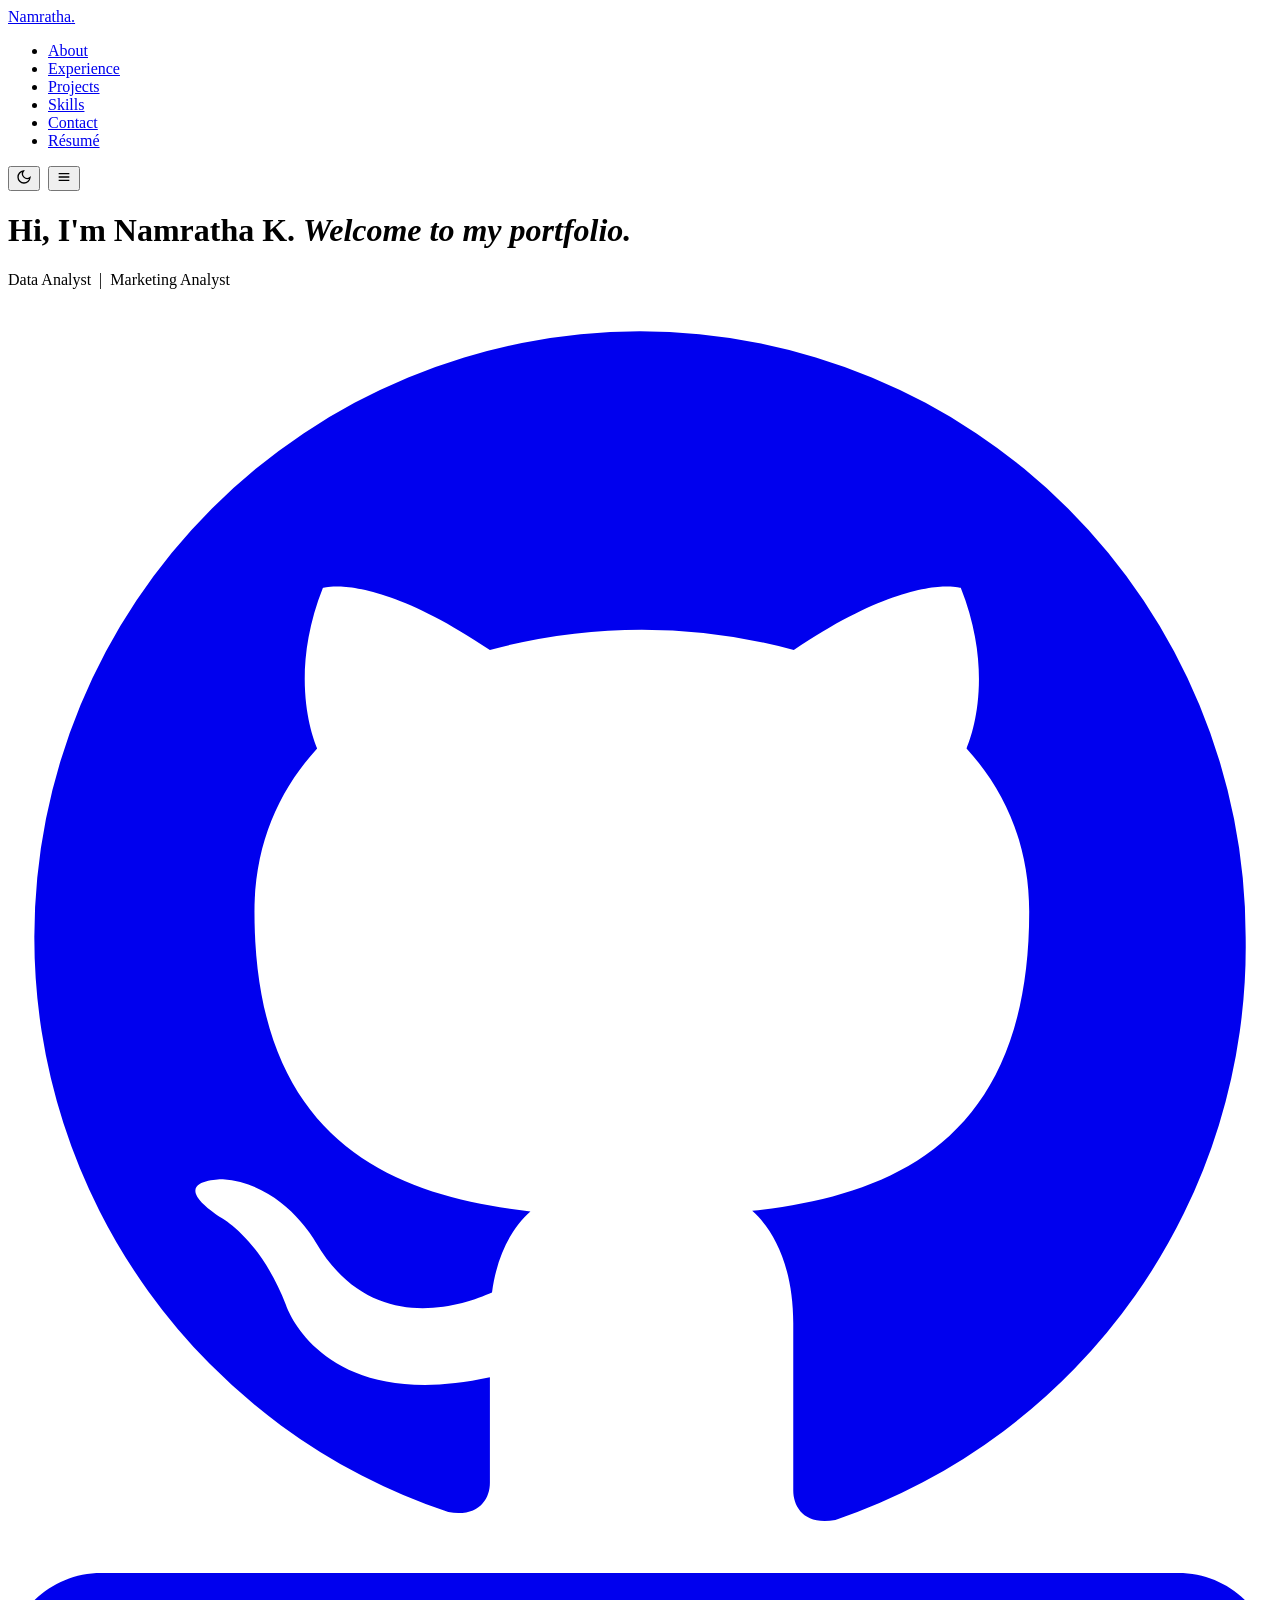
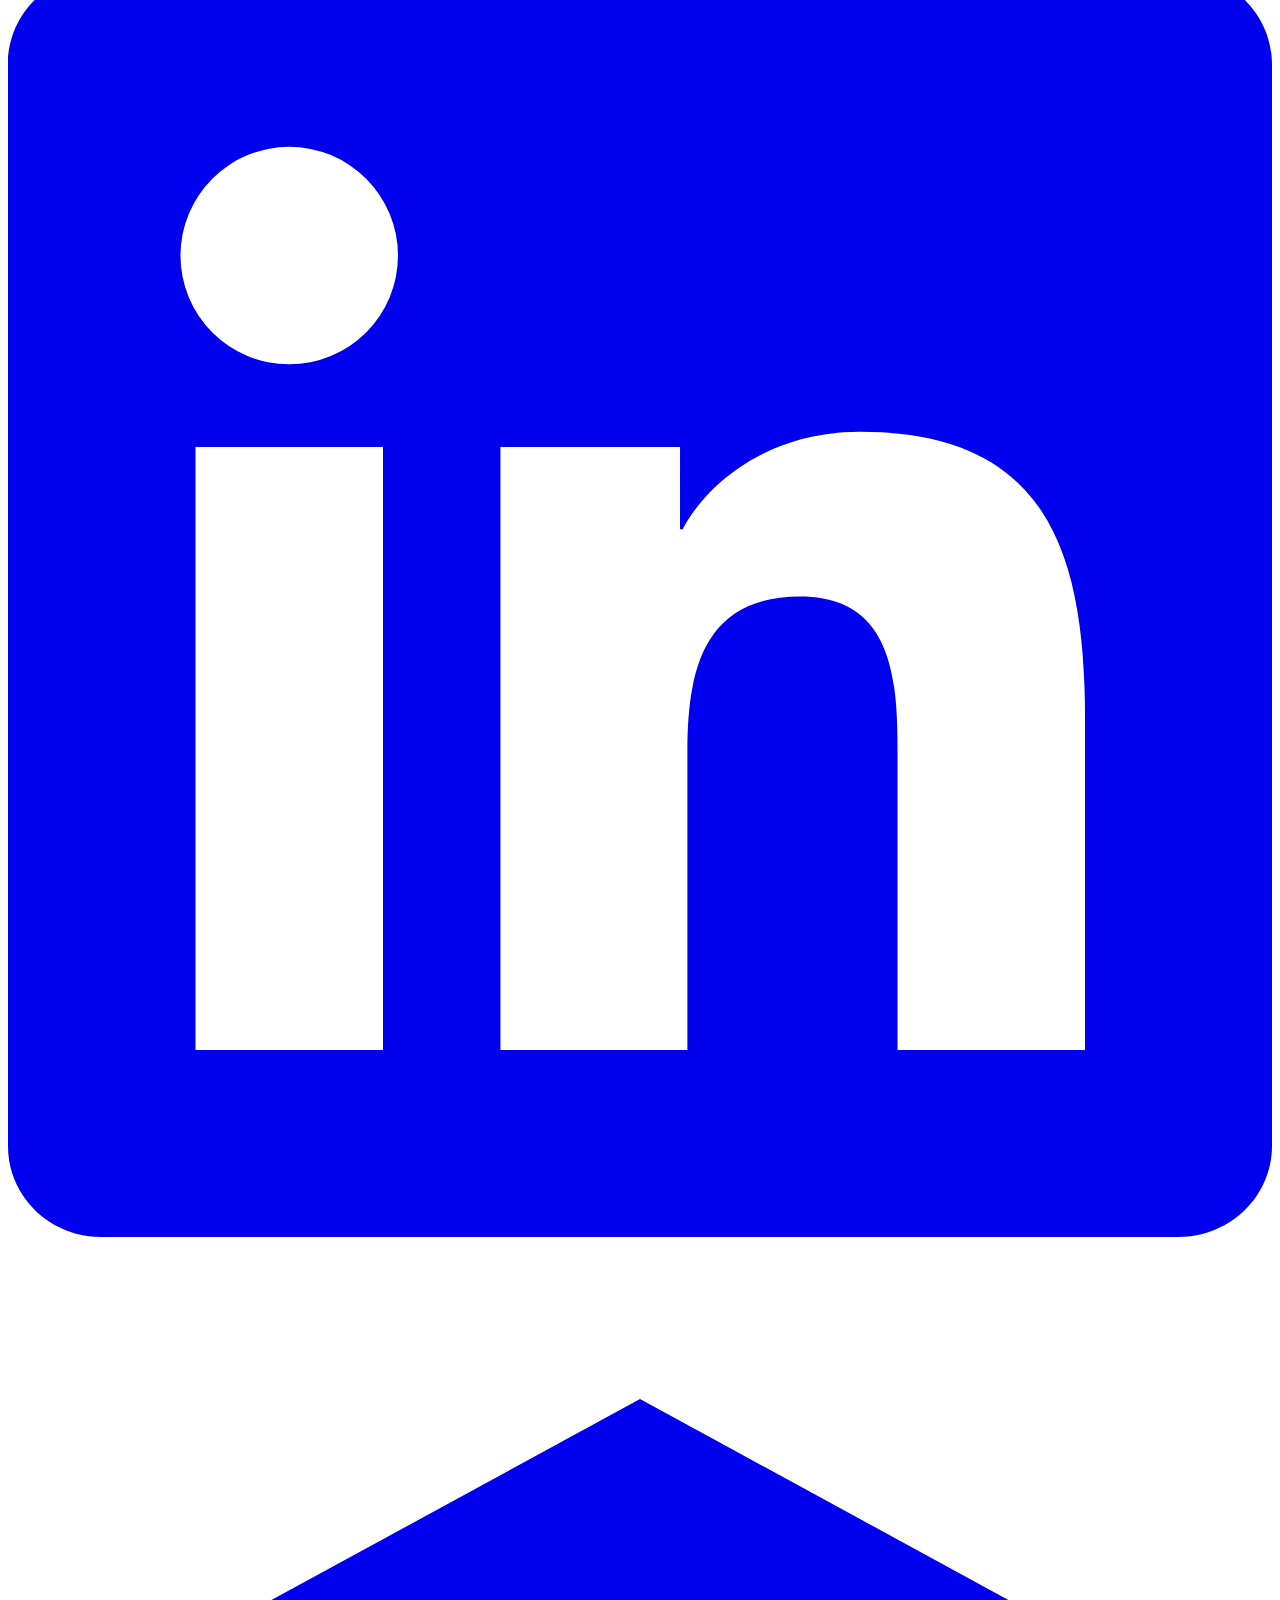
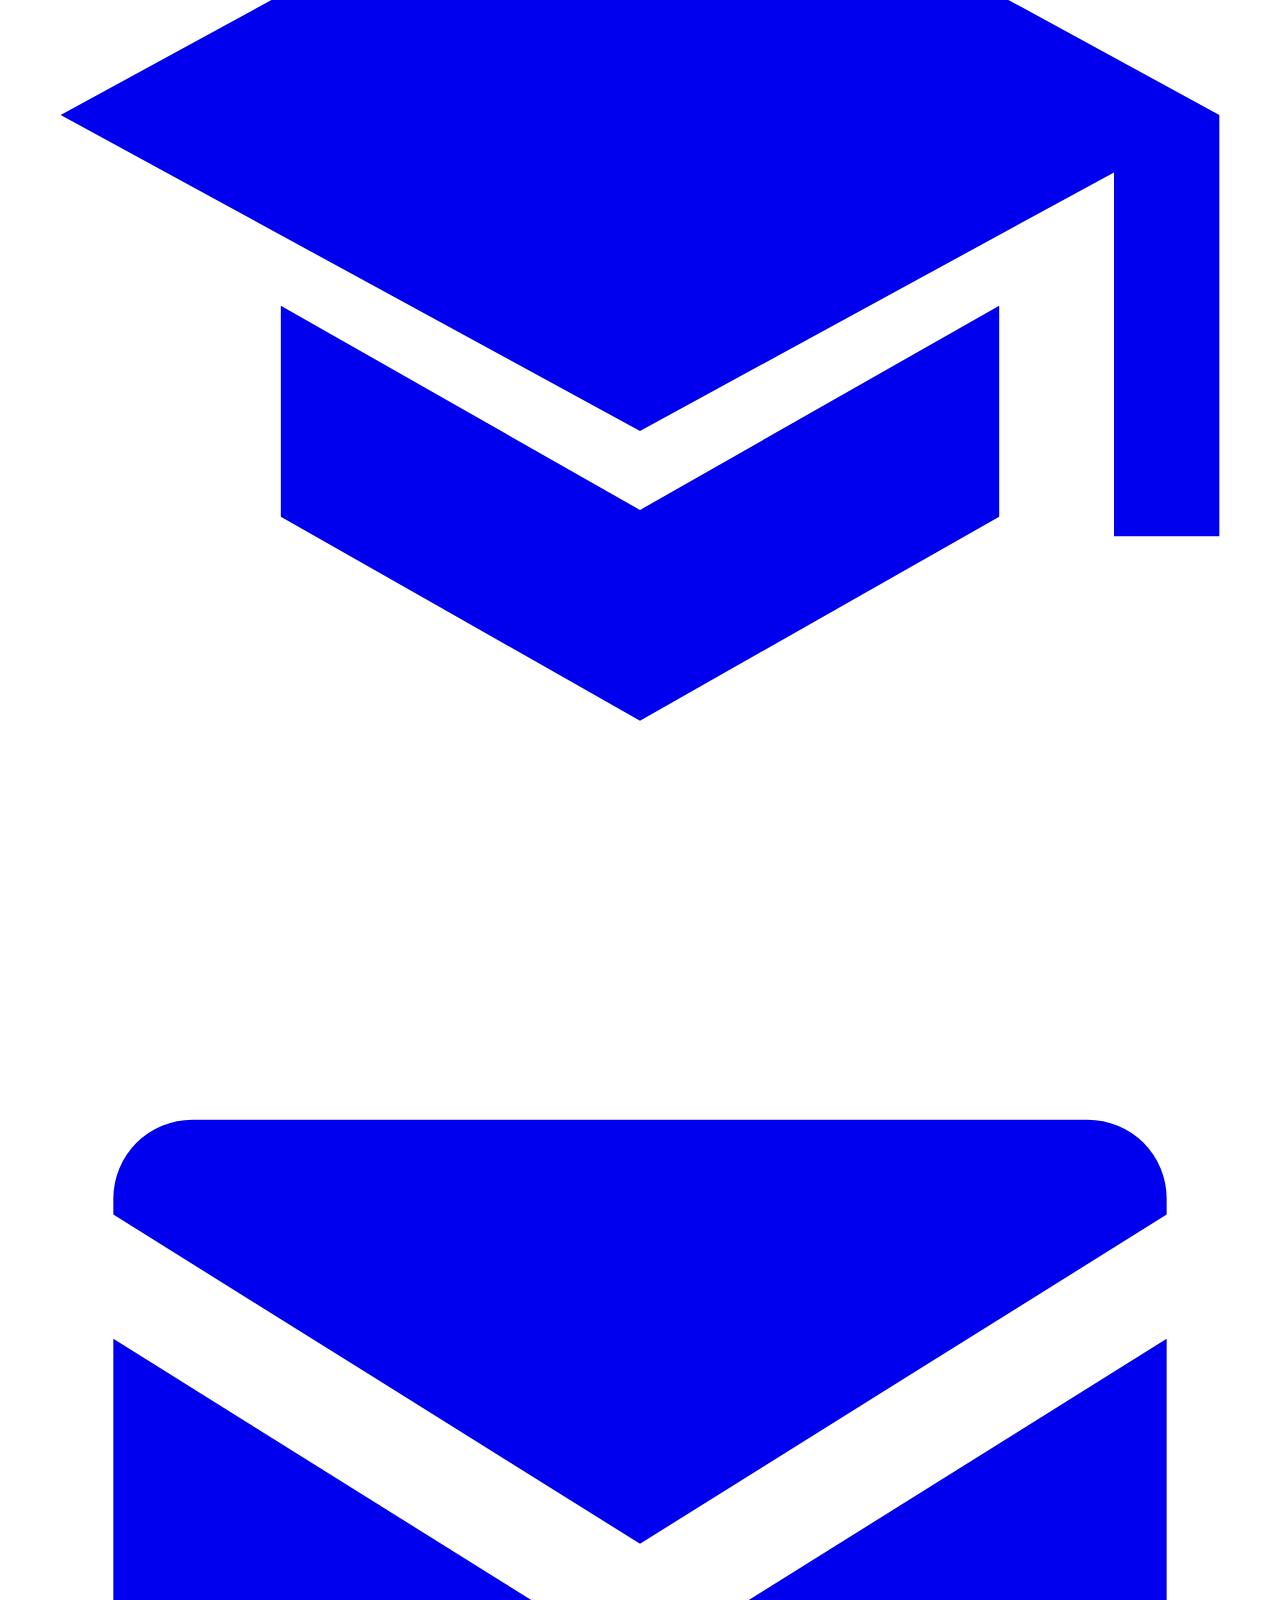
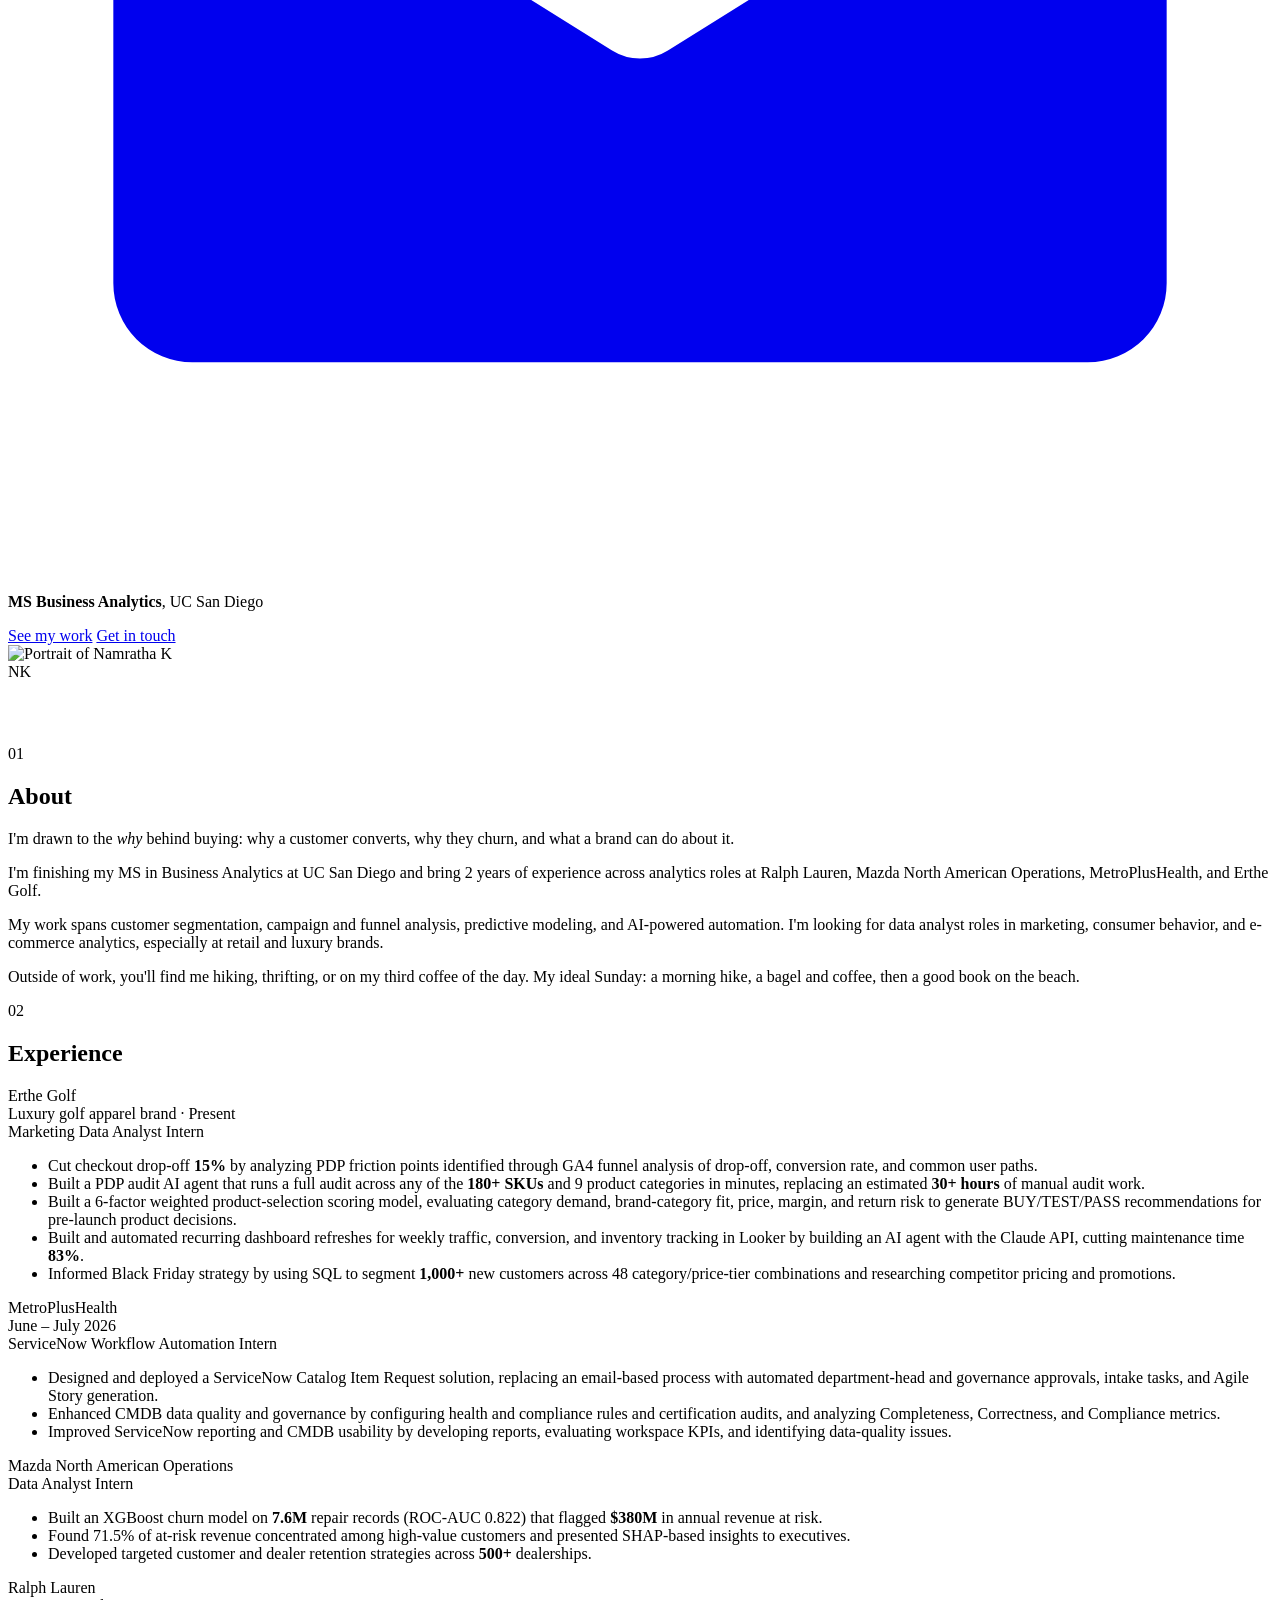
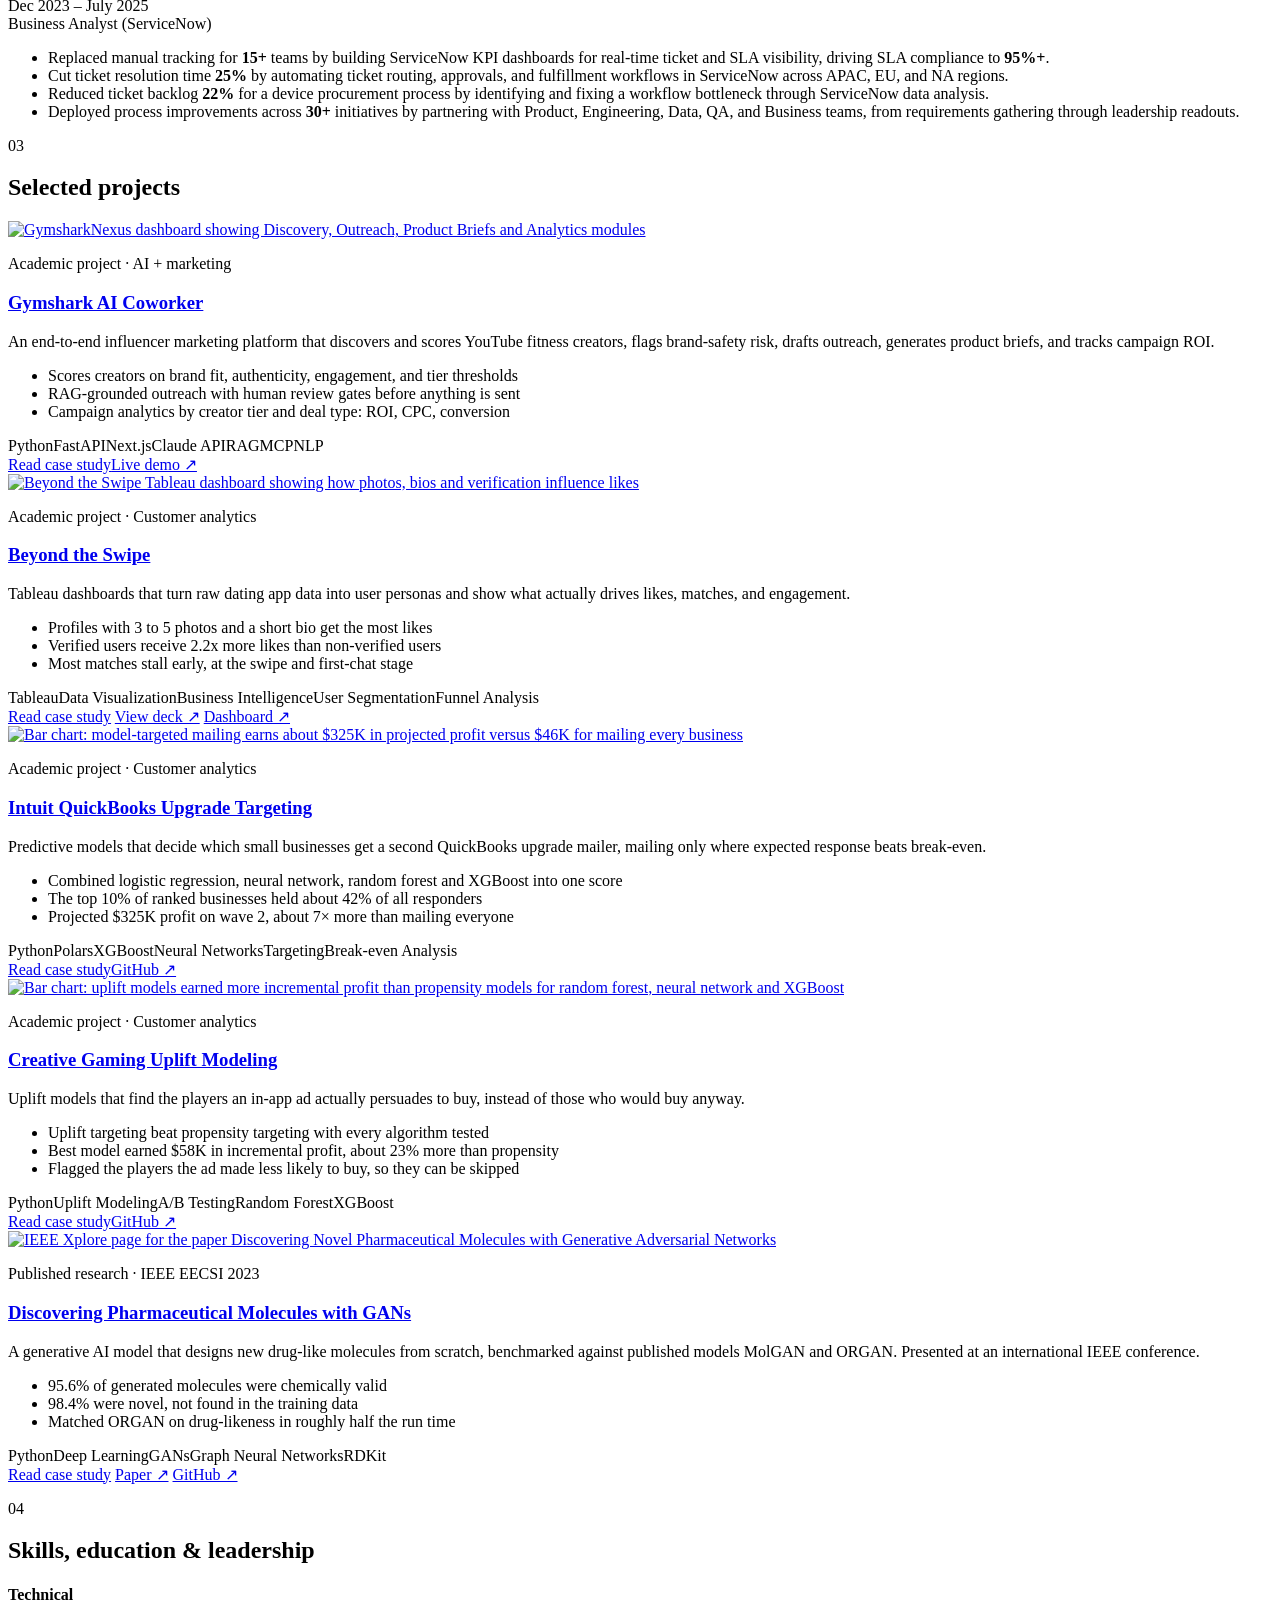
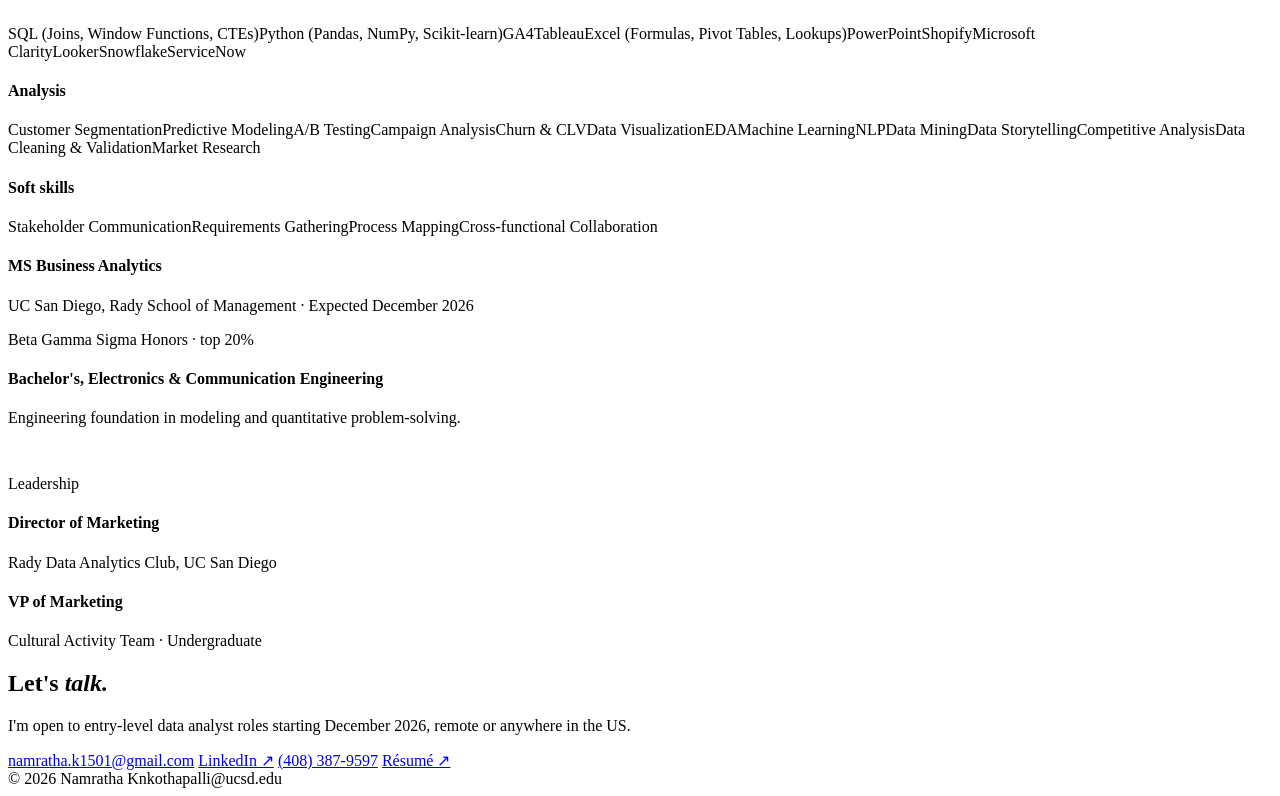
==== index.html @ f4941948 "Add files via upload" ====
<!doctype html>
<html lang="en">
<head>
<meta charset="utf-8">
<meta name="viewport" content="width=device-width, initial-scale=1">
<title>Namratha K | Data Analyst</title>
<meta name="description" content="Namratha K, data analyst and UC San Diego MS Business Analytics candidate. Marketing, consumer behavior, and e-commerce analytics.">
<meta property="og:type" content="website">
<meta property="og:title" content="Namratha K | Data Analyst">
<meta property="og:description" content="Namratha K, data analyst and UC San Diego MS Business Analytics candidate. Marketing, consumer behavior, and e-commerce analytics.">
<meta property="og:url" content="https://namratha121.github.io/">
<meta property="og:image" content="https://namratha121.github.io/assets/og-image.jpg">
<meta property="og:image:width" content="1200">
<meta property="og:image:height" content="630">
<meta name="twitter:card" content="summary_large_image">
<meta name="twitter:image" content="https://namratha121.github.io/assets/og-image.jpg">
<link rel="preconnect" href="https://fonts.googleapis.com">
<link rel="preconnect" href="https://fonts.gstatic.com" crossorigin>
<link href="https://fonts.googleapis.com/css2?family=Fraunces:opsz,wght@9..144,400;9..144,500;9..144,600&family=Inter:wght@400;500;600&display=swap" rel="stylesheet">
<link rel="stylesheet" href="assets/style.css">
</head>
<body>

<header>
  <nav class="wrap">
    <a href="#top" class="logo">Namratha<span>.</span></a>
    <ul class="links" id="links">
      <li><a href="#about">About</a></li>
      <li><a href="#experience">Experience</a></li>
      <li><a href="#projects">Projects</a></li>
      <li><a href="#skills">Skills</a></li>
      <li><a href="#contact">Contact</a></li>
      <li><a class="btn" href="assets/resume.pdf" target="_blank" rel="noopener">Résumé</a></li>
    </ul>
    <div style="display:flex;gap:8px">
      <button class="theme" id="theme" aria-label="Toggle light and dark mode">
        <svg width="16" height="16" viewBox="0 0 24 24" fill="none" stroke="currentColor" stroke-width="2"><path d="M21 12.8A9 9 0 1 1 11.2 3a7 7 0 0 0 9.8 9.8z"/></svg>
      </button>
      <button class="theme menu" id="menu" aria-label="Open menu">
        <svg width="16" height="16" viewBox="0 0 24 24" fill="none" stroke="currentColor" stroke-width="2"><path d="M4 7h16M4 12h16M4 17h16"/></svg>
      </button>
    </div>
  </nav>
</header>

<main id="top">
  <div class="wrap">

    <div class="hero">
      <div>
        <h1>Hi, I'm Namratha K. <em>Welcome to my portfolio.</em></h1>
        <p class="role-line">Data Analyst&nbsp;&nbsp;|&nbsp;&nbsp;Marketing Analyst</p>
        <div class="socials">
          <a href="https://github.com/namratha121" target="_blank" rel="noopener" aria-label="GitHub" title="GitHub"><svg viewBox="0 0 24 24" fill="currentColor"><path d="M12 .5A11.5 11.5 0 0 0 .5 12a11.5 11.5 0 0 0 7.86 10.92c.58.1.79-.25.79-.56v-2c-3.2.7-3.87-1.37-3.87-1.37-.52-1.33-1.28-1.69-1.28-1.69-1.04-.71.08-.7.08-.7 1.15.08 1.76 1.19 1.76 1.19 1.03 1.76 2.69 1.25 3.35.96.1-.75.4-1.25.73-1.54-2.55-.29-5.24-1.28-5.24-5.69 0-1.26.45-2.29 1.19-3.1-.12-.29-.52-1.46.11-3.05 0 0 .97-.31 3.17 1.18a11 11 0 0 1 5.77 0c2.2-1.49 3.17-1.18 3.17-1.18.63 1.59.23 2.76.11 3.05.74.81 1.19 1.84 1.19 3.1 0 4.42-2.7 5.4-5.26 5.68.41.36.78 1.06.78 2.14v3.17c0 .31.21.67.8.56A11.5 11.5 0 0 0 23.5 12 11.5 11.5 0 0 0 12 .5z"/></svg></a>
          <a href="https://www.linkedin.com/in/namratha202/" target="_blank" rel="noopener" aria-label="LinkedIn" title="LinkedIn"><svg viewBox="0 0 24 24" fill="currentColor"><path d="M20.45 20.45h-3.56v-5.57c0-1.33-.02-3.04-1.85-3.04-1.86 0-2.14 1.45-2.14 2.94v5.67H9.35V9h3.41v1.56h.05c.48-.9 1.64-1.85 3.37-1.85 3.6 0 4.27 2.37 4.27 5.46v6.28zM5.34 7.43a2.06 2.06 0 1 1 0-4.13 2.06 2.06 0 0 1 0 4.13zM7.12 20.45H3.56V9h3.56v11.45zM22.22 0H1.77C.79 0 0 .77 0 1.73v20.54C0 23.23.79 24 1.77 24h20.45c.98 0 1.78-.77 1.78-1.73V1.73C24 .77 23.2 0 22.22 0z"/></svg></a>
          <a href="assets/resume.pdf" target="_blank" rel="noopener" aria-label="Résumé" title="Résumé"><svg viewBox="0 0 24 24" fill="currentColor"><path d="M12 3 1 9l11 6 9-4.91V17h2V9L12 3zm-6.82 9.62v4.01L12 20.5l6.82-3.87v-4.01L12 16.5l-6.82-3.88z"/></svg></a>
          <a href="mailto:namratha.k1501@gmail.com" aria-label="Email" title="Email"><svg viewBox="0 0 24 24" fill="currentColor"><path d="M2 5.5A1.5 1.5 0 0 1 3.5 4h17A1.5 1.5 0 0 1 22 5.5v.3l-10 6.25L2 5.8v-.3zm0 2.66V18.5A1.5 1.5 0 0 0 3.5 20h17a1.5 1.5 0 0 0 1.5-1.5V8.16l-9.47 5.92a1 1 0 0 1-1.06 0L2 8.16z"/></svg></a>
        </div>
        <p class="meta"><b>MS Business Analytics</b>, UC San Diego</p>
        <div class="cta">
          <a href="#projects" class="btn solid">See my work</a>
          <a href="#contact" class="btn">Get in touch</a>
        </div>
      </div>
      <div class="portrait" id="portrait">
        <img src="assets/portrait.jpg" alt="Portrait of Namratha K" onerror="this.parentElement.classList.add('noimg')">
        <div class="mono">NK</div>
      </div>
    </div>

    <section id="about" style="padding-top:64px">
      <div class="sec-head reveal"><span class="num">01</span><h2>About</h2></div>
      <div class="about">
        <p class="big reveal">I'm drawn to the <em>why</em> behind buying: why a customer converts, why they churn, and what a brand can do about it.</p>
        <div class="reveal">
          <p>I'm finishing my MS in Business Analytics at UC San Diego and bring 2 years of experience across analytics roles at Ralph Lauren, Mazda North American Operations, MetroPlusHealth, and Erthe Golf.</p>
          <p>My work spans customer segmentation, campaign and funnel analysis, predictive modeling, and AI-powered automation. I'm looking for data analyst roles in marketing, consumer behavior, and e-commerce analytics, especially at retail and luxury brands.</p>
          <p>Outside of work, you'll find me hiking, thrifting, or on my third coffee of the day. My ideal Sunday: a morning hike, a bagel and coffee, then a good book on the beach.</p>
        </div>
      </div>
    </section>

    <section id="experience">
      <div class="sec-head reveal"><span class="num">02</span><h2>Experience</h2></div>

      <div class="job reveal">
        <div><div class="co">Erthe Golf</div><div class="when">Luxury golf apparel brand · Present</div></div>
        <div>
          <div class="role">Marketing Data Analyst Intern</div>
          <ul>
            <li>Cut checkout drop-off <strong>15%</strong> by analyzing PDP friction points identified through GA4 funnel analysis of drop-off, conversion rate, and common user paths.</li>
            <li>Built a PDP audit AI agent that runs a full audit across any of the <strong>180+ SKUs</strong> and 9 product categories in minutes, replacing an estimated <strong>30+ hours</strong> of manual audit work.</li>
            <li>Built a 6-factor weighted product-selection scoring model, evaluating category demand, brand-category fit, price, margin, and return risk to generate BUY/TEST/PASS recommendations for pre-launch product decisions.</li>
            <li>Built and automated recurring dashboard refreshes for weekly traffic, conversion, and inventory tracking in Looker by building an AI agent with the Claude API, cutting maintenance time <strong>83%</strong>.</li>
            <li>Informed Black Friday strategy by using SQL to segment <strong>1,000+</strong> new customers across 48 category/price-tier combinations and researching competitor pricing and promotions.</li>
          </ul>
        </div>
      </div>

      <div class="job reveal">
        <div><div class="co">MetroPlusHealth</div><div class="when">June – July 2026</div></div>
        <div>
          <div class="role">ServiceNow Workflow Automation Intern</div>
          <ul>
            <li>Designed and deployed a ServiceNow Catalog Item Request solution, replacing an email-based process with automated department-head and governance approvals, intake tasks, and Agile Story generation.</li>
            <li>Enhanced CMDB data quality and governance by configuring health and compliance rules and certification audits, and analyzing Completeness, Correctness, and Compliance metrics.</li>
            <li>Improved ServiceNow reporting and CMDB usability by developing reports, evaluating workspace KPIs, and identifying data-quality issues.</li>
          </ul>
        </div>
      </div>

      <div class="job reveal">
        <div><div class="co">Mazda North American Operations</div></div>
        <div>
          <div class="role">Data Analyst Intern</div>
          <ul>
            <li>Built an XGBoost churn model on <strong>7.6M</strong> repair records (ROC-AUC 0.822) that flagged <strong>$380M</strong> in annual revenue at risk.</li>
            <li>Found 71.5% of at-risk revenue concentrated among high-value customers and presented SHAP-based insights to executives.</li>
            <li>Developed targeted customer and dealer retention strategies across <strong>500+</strong> dealerships.</li>
          </ul>
        </div>
      </div>

      <div class="job reveal">
        <div><div class="co">Ralph Lauren</div><div class="when">Dec 2023 – July 2025</div></div>
        <div>
          <div class="role">Business Analyst (ServiceNow)</div>
          <ul>
            <li>Replaced manual tracking for <strong>15+</strong> teams by building ServiceNow KPI dashboards for real-time ticket and SLA visibility, driving SLA compliance to <strong>95%+</strong>.</li>
            <li>Cut ticket resolution time <strong>25%</strong> by automating ticket routing, approvals, and fulfillment workflows in ServiceNow across APAC, EU, and NA regions.</li>
            <li>Reduced ticket backlog <strong>22%</strong> for a device procurement process by identifying and fixing a workflow bottleneck through ServiceNow data analysis.</li>
            <li>Deployed process improvements across <strong>30+</strong> initiatives by partnering with Product, Engineering, Data, QA, and Business teams, from requirements gathering through leadership readouts.</li>
          </ul>
        </div>
      </div>
    </section>

    <section id="projects">
      <div class="sec-head reveal"><span class="num">03</span><h2>Selected projects</h2></div>

      <article class="project reveal">
        <a class="shot" href="gymshark.html"><img src="assets/gymshark.jpg" alt="GymsharkNexus dashboard showing Discovery, Outreach, Product Briefs and Analytics modules"></a>
        <div>
          <p class="kicker">Academic project · AI + marketing</p>
          <h3><a href="gymshark.html">Gymshark AI Coworker</a></h3>
          <p>An end-to-end influencer marketing platform that discovers and scores YouTube fitness creators, flags brand-safety risk, drafts outreach, generates product briefs, and tracks campaign ROI.</p>
          <ul>
            <li>Scores creators on brand fit, authenticity, engagement, and tier thresholds</li>
            <li>RAG-grounded outreach with human review gates before anything is sent</li>
            <li>Campaign analytics by creator tier and deal type: ROI, CPC, conversion</li>
          </ul>
          <div class="chips"><span class="chip">Python</span><span class="chip">FastAPI</span><span class="chip">Next.js</span><span class="chip">Claude API</span><span class="chip">RAG</span><span class="chip">MCP</span><span class="chip">NLP</span></div>
          <div class="plinks"><a class="btn solid" href="gymshark.html">Read case study</a><a class="btn" href="https://gymshark-automation-2hjm-d9mzqla8r-namratha7.vercel.app/" target="_blank" rel="noopener">Live demo ↗</a></div>
        </div>
      </article>

      <article class="project reveal">
        <a class="shot" href="beyond-the-swipe.html"><img src="assets/bts-profile-dashboard.jpg" alt="Beyond the Swipe Tableau dashboard showing how photos, bios and verification influence likes"></a>
        <div>
          <p class="kicker">Academic project · Customer analytics</p>
          <h3><a href="beyond-the-swipe.html">Beyond the Swipe</a></h3>
          <p>Tableau dashboards that turn raw dating app data into user personas and show what actually drives likes, matches, and engagement.</p>
          <ul>
            <li>Profiles with 3 to 5 photos and a short bio get the most likes</li>
            <li>Verified users receive 2.2x more likes than non-verified users</li>
            <li>Most matches stall early, at the swipe and first-chat stage</li>
          </ul>
          <div class="chips"><span class="chip">Tableau</span><span class="chip">Data Visualization</span><span class="chip">Business Intelligence</span><span class="chip">User Segmentation</span><span class="chip">Funnel Analysis</span></div>
          <div class="plinks">
            <a class="btn solid" href="beyond-the-swipe.html">Read case study</a>
            <a class="btn" href="assets/beyond-the-swipe.pdf" target="_blank" rel="noopener">View deck ↗</a>
            <a class="btn" href="https://10ay.online.tableau.com/#/site/nkothapalli-e56fec09a2/workbooks/4737067?:origin=card_share_link" target="_blank" rel="noopener">Dashboard ↗</a>
          </div>
        </div>
      </article>
      <article class="project reveal">
        <a class="shot" href="intuit.html"><img src="assets/intuit-card.jpg" alt="Bar chart: model-targeted mailing earns about $325K in projected profit versus $46K for mailing every business"></a>
        <div>
          <p class="kicker">Academic project · Customer analytics</p>
          <h3><a href="intuit.html">Intuit QuickBooks Upgrade Targeting</a></h3>
          <p>Predictive models that decide which small businesses get a second QuickBooks upgrade mailer, mailing only where expected response beats break-even.</p>
          <ul>
            <li>Combined logistic regression, neural network, random forest and XGBoost into one score</li>
            <li>The top 10% of ranked businesses held about 42% of all responders</li>
            <li>Projected $325K profit on wave 2, about 7× more than mailing everyone</li>
          </ul>
          <div class="chips"><span class="chip">Python</span><span class="chip">Polars</span><span class="chip">XGBoost</span><span class="chip">Neural Networks</span><span class="chip">Targeting</span><span class="chip">Break-even Analysis</span></div>
          <div class="plinks"><a class="btn solid" href="intuit.html">Read case study</a><a class="btn" href="https://github.com/namratha121/intuit-upgrade-targeting" target="_blank" rel="noopener">GitHub ↗</a></div>
        </div>
      </article>

      <article class="project reveal">
        <a class="shot" href="creative-gaming.html"><img src="assets/cg-card.jpg" alt="Bar chart: uplift models earned more incremental profit than propensity models for random forest, neural network and XGBoost"></a>
        <div>
          <p class="kicker">Academic project · Customer analytics</p>
          <h3><a href="creative-gaming.html">Creative Gaming Uplift Modeling</a></h3>
          <p>Uplift models that find the players an in-app ad actually persuades to buy, instead of those who would buy anyway.</p>
          <ul>
            <li>Uplift targeting beat propensity targeting with every algorithm tested</li>
            <li>Best model earned $58K in incremental profit, about 23% more than propensity</li>
            <li>Flagged the players the ad made less likely to buy, so they can be skipped</li>
          </ul>
          <div class="chips"><span class="chip">Python</span><span class="chip">Uplift Modeling</span><span class="chip">A/B Testing</span><span class="chip">Random Forest</span><span class="chip">XGBoost</span></div>
          <div class="plinks"><a class="btn solid" href="creative-gaming.html">Read case study</a><a class="btn" href="https://github.com/namratha121/creative-gaming-uplift" target="_blank" rel="noopener">GitHub ↗</a></div>
        </div>
      </article>

      <article class="project reveal">
        <a class="shot" href="drug-discovery.html"><img src="assets/gan-paper.jpg" alt="IEEE Xplore page for the paper Discovering Novel Pharmaceutical Molecules with Generative Adversarial Networks"></a>
        <div>
          <p class="kicker">Published research · IEEE EECSI 2023</p>
          <h3><a href="drug-discovery.html">Discovering Pharmaceutical Molecules with GANs</a></h3>
          <p>A generative AI model that designs new drug-like molecules from scratch, benchmarked against published models MolGAN and ORGAN. Presented at an international IEEE conference.</p>
          <ul>
            <li>95.6% of generated molecules were chemically valid</li>
            <li>98.4% were novel, not found in the training data</li>
            <li>Matched ORGAN on drug-likeness in roughly half the run time</li>
          </ul>
          <div class="chips"><span class="chip">Python</span><span class="chip">Deep Learning</span><span class="chip">GANs</span><span class="chip">Graph Neural Networks</span><span class="chip">RDKit</span></div>
          <div class="plinks">
            <a class="btn solid" href="drug-discovery.html">Read case study</a>
            <a class="btn" href="https://ieeexplore.ieee.org/document/10295896" target="_blank" rel="noopener">Paper ↗</a>
            <a class="btn" href="https://github.com/namratha121/Small-Molecule-Drug-Design" target="_blank" rel="noopener">GitHub ↗</a>
          </div>
        </div>
      </article>
    </section>

    <section id="skills" style="padding-top:16px">
      <div class="sec-head reveal"><span class="num">04</span><h2>Skills, education &amp; leadership</h2></div>
      <div class="skills">
        <div class="card reveal"><h4>Technical</h4><div class="chips" style="margin:0"><span class="chip">SQL (Joins, Window Functions, CTEs)</span><span class="chip">Python (Pandas, NumPy, Scikit-learn)</span><span class="chip">GA4</span><span class="chip">Tableau</span><span class="chip">Excel (Formulas, Pivot Tables, Lookups)</span><span class="chip">PowerPoint</span><span class="chip">Shopify</span><span class="chip">Microsoft Clarity</span><span class="chip">Looker</span><span class="chip">Snowflake</span><span class="chip">ServiceNow</span></div></div>
        <div class="card reveal"><h4>Analysis</h4><div class="chips" style="margin:0"><span class="chip">Customer Segmentation</span><span class="chip">Predictive Modeling</span><span class="chip">A/B Testing</span><span class="chip">Campaign Analysis</span><span class="chip">Churn &amp; CLV</span><span class="chip">Data Visualization</span><span class="chip">EDA</span><span class="chip">Machine Learning</span><span class="chip">NLP</span><span class="chip">Data Mining</span><span class="chip">Data Storytelling</span><span class="chip">Competitive Analysis</span><span class="chip">Data Cleaning &amp; Validation</span><span class="chip">Market Research</span></div></div>
        <div class="card reveal"><h4>Soft skills</h4><div class="chips" style="margin:0"><span class="chip">Stakeholder Communication</span><span class="chip">Requirements Gathering</span><span class="chip">Process Mapping</span><span class="chip">Cross-functional Collaboration</span></div></div>
      </div>
      <div class="edu">
        <div class="card reveal"><h4>MS Business Analytics</h4><p>UC San Diego, Rady School of Management · Expected December 2026</p><span class="badge">Beta Gamma Sigma Honors · top 20%</span></div>
        <div class="card reveal"><h4>Bachelor's, Electronics &amp; Communication Engineering</h4><p>Engineering foundation in modeling and quantitative problem-solving.</p></div>
      </div>
      <p class="kicker reveal" style="margin-top:48px">Leadership</p>
      <div class="edu">
        <div class="card reveal"><h4>Director of Marketing</h4><p>Rady Data Analytics Club, UC San Diego</p></div>
        <div class="card reveal"><h4>VP of Marketing</h4><p>Cultural Activity Team · Undergraduate</p></div>
      </div>
    </section>

    <section class="contact" id="contact">
      <h2 class="reveal">Let's <em>talk.</em></h2>
      <p class="reveal">I'm open to entry-level data analyst roles starting December 2026, remote or anywhere in the US.</p>
      <div class="clist reveal">
        <a class="btn solid" href="mailto:namratha.k1501@gmail.com">namratha.k1501@gmail.com</a>
        <a class="btn" href="https://www.linkedin.com/in/namratha202/" target="_blank" rel="noopener">LinkedIn ↗</a>
        <a class="btn" href="tel:+14083879597">(408) 387-9597</a>
        <a class="btn" href="assets/resume.pdf" target="_blank" rel="noopener">Résumé ↗</a>
      </div>
    </section>

  </div>
</main>

<footer><div class="wrap"><span>© 2026 Namratha K</span><span>nkothapalli@ucsd.edu</span></div></footer>

<script>
(function(){
  var root=document.documentElement;
  try{var t=localStorage.getItem('theme');if(t)root.setAttribute('data-theme',t);}catch(e){}
  document.getElementById('theme').addEventListener('click',function(){
    var cur=root.getAttribute('data-theme')||(matchMedia('(prefers-color-scheme: dark)').matches?'dark':'light');
    var next=cur==='dark'?'light':'dark';root.setAttribute('data-theme',next);
    try{localStorage.setItem('theme',next);}catch(e){}
  });
  var links=document.getElementById('links');
  document.getElementById('menu').addEventListener('click',function(){links.classList.toggle('open');});
  links.addEventListener('click',function(e){if(e.target.tagName==='A')links.classList.remove('open');});
  if('IntersectionObserver' in window){
    var io=new IntersectionObserver(function(es){es.forEach(function(en){if(en.isIntersecting){en.target.classList.add('in');io.unobserve(en.target);}});},{threshold:.12});
    document.querySelectorAll('.reveal').forEach(function(el){io.observe(el);});
  }else{document.querySelectorAll('.reveal').forEach(function(el){el.classList.add('in');});}
})();
</script>
</body>
</html>
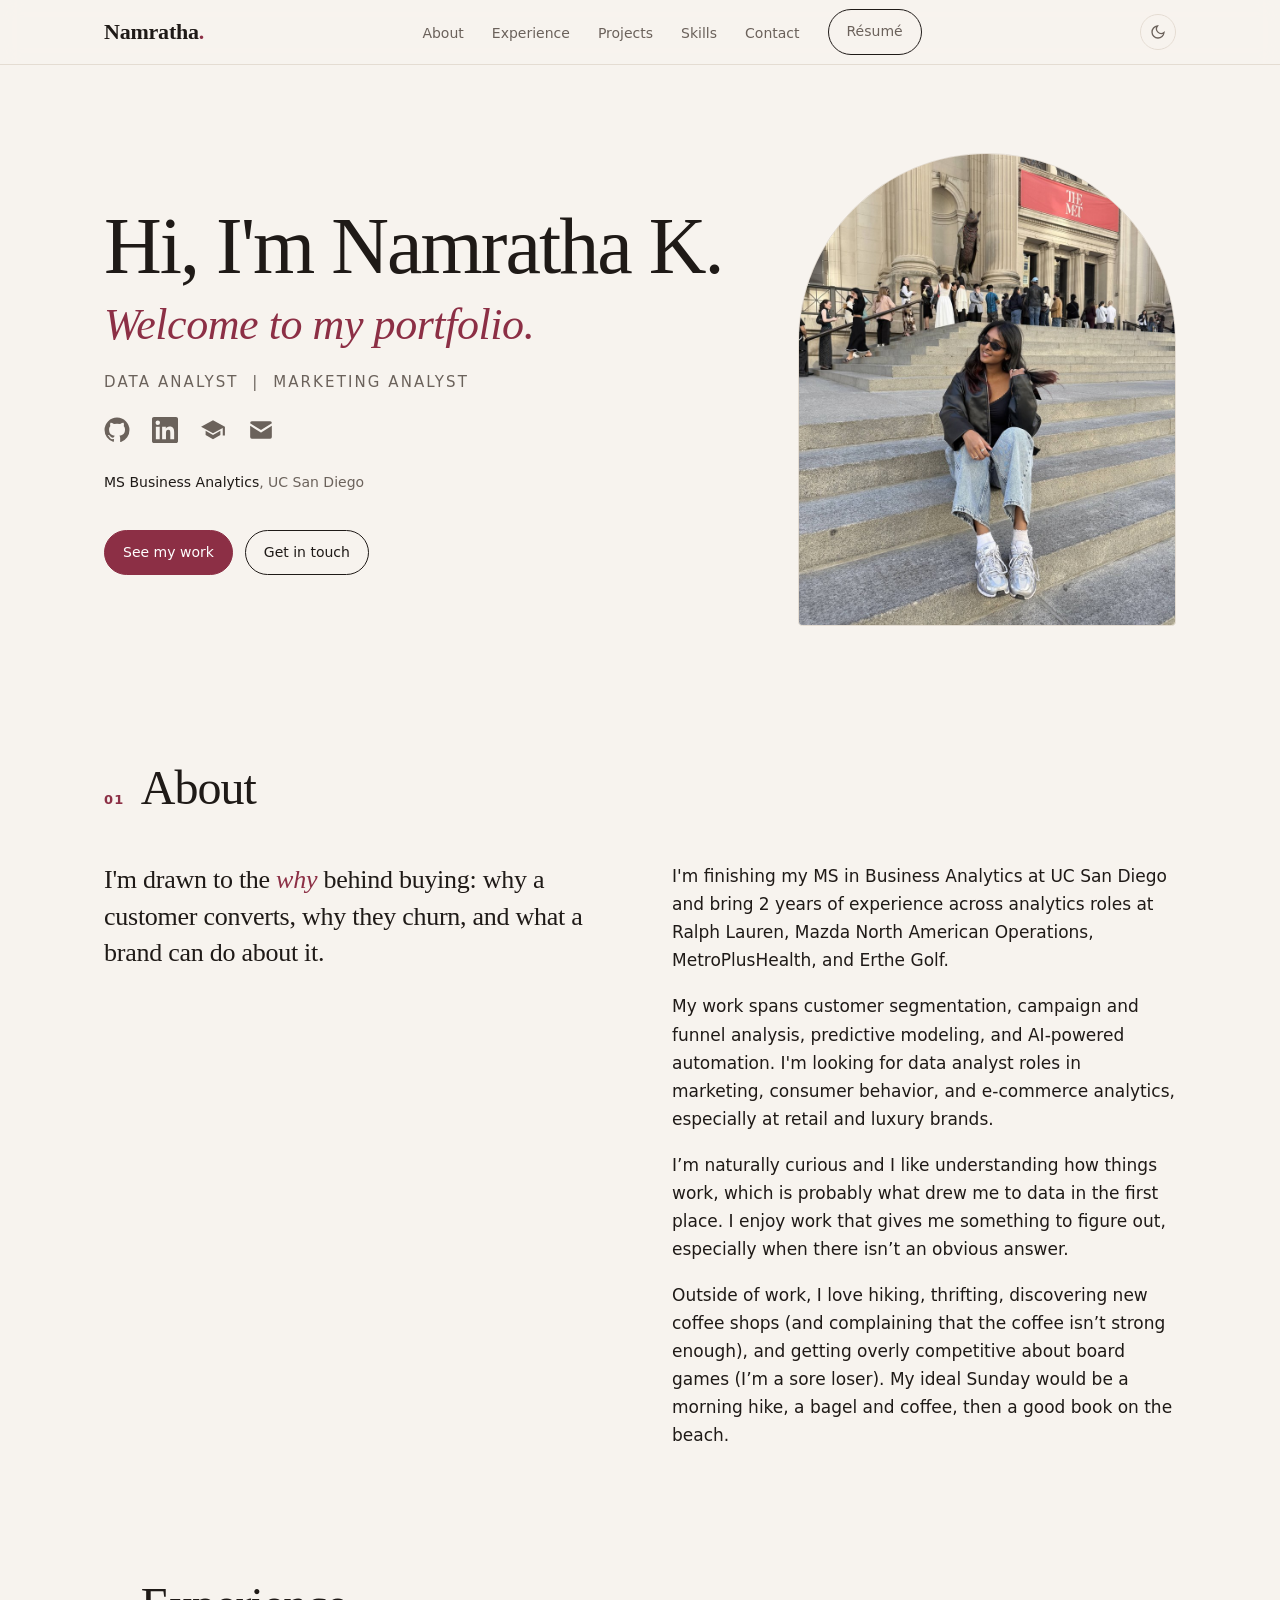
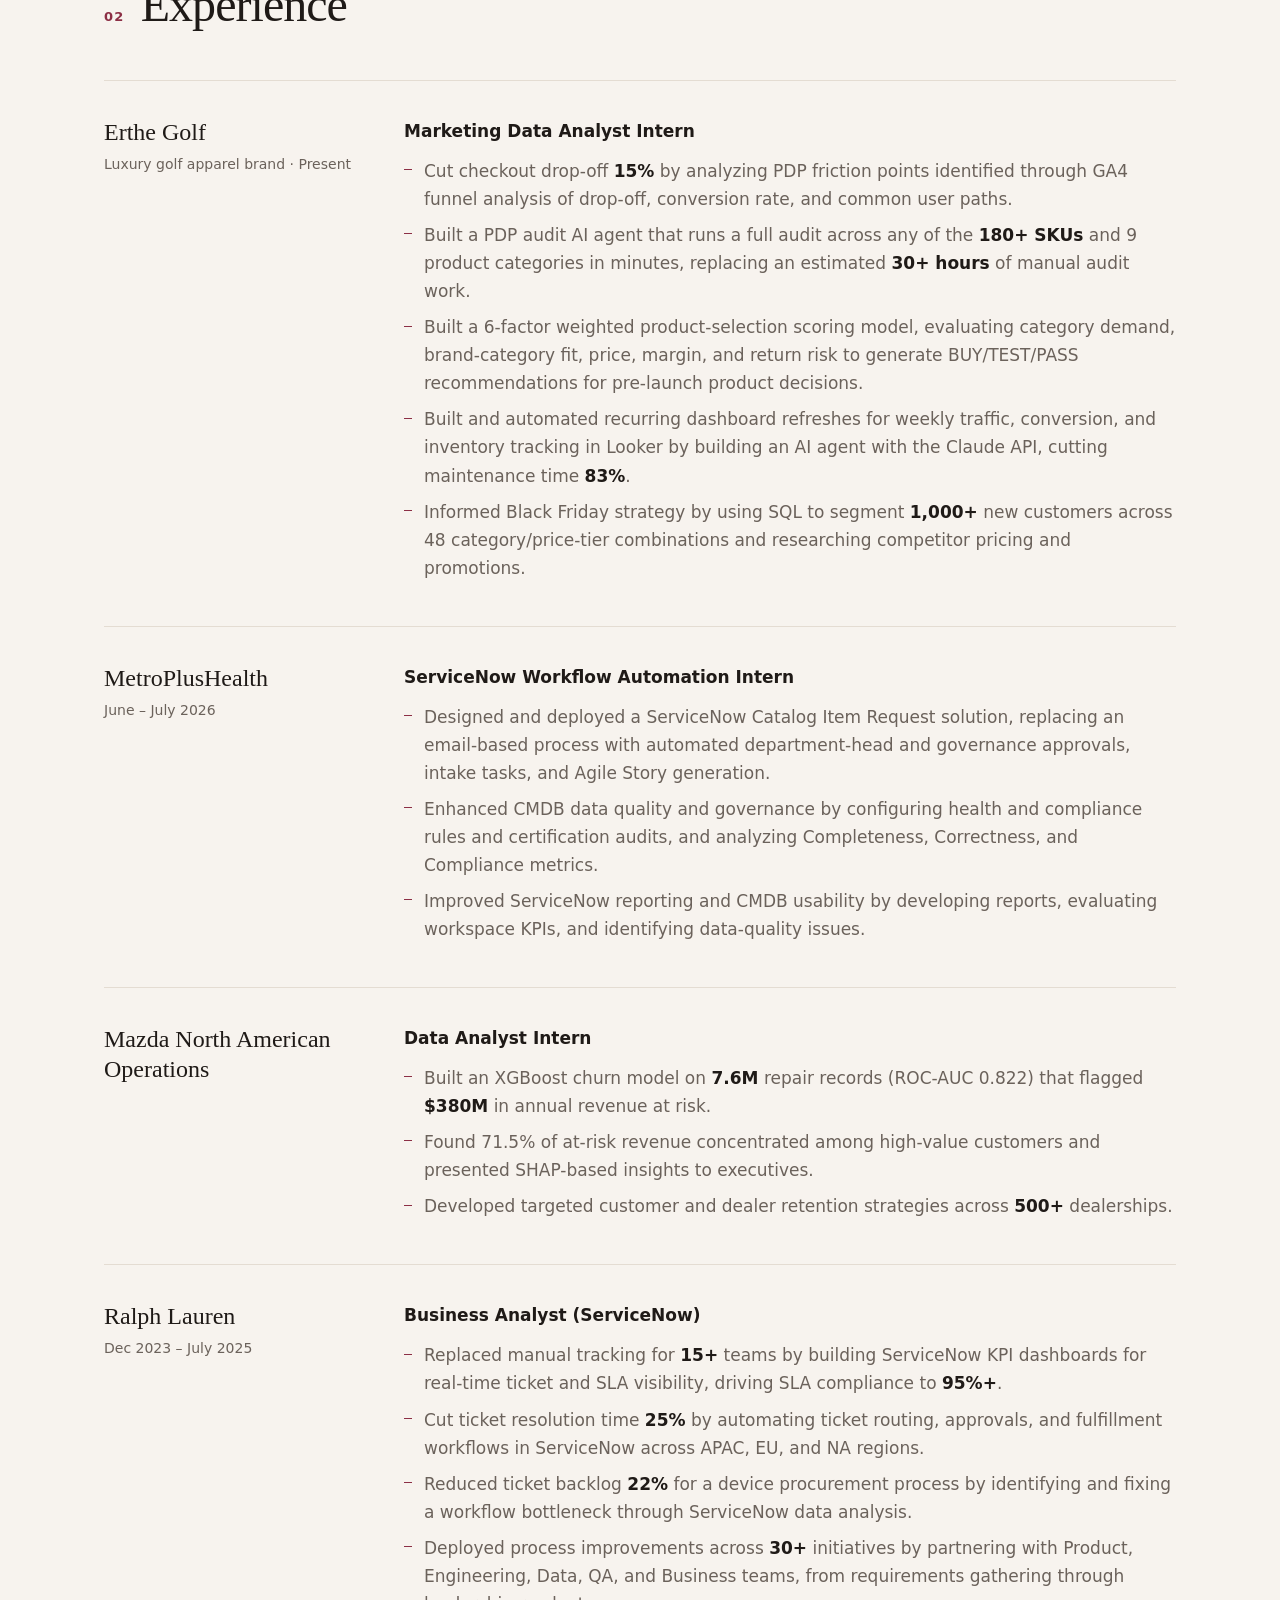
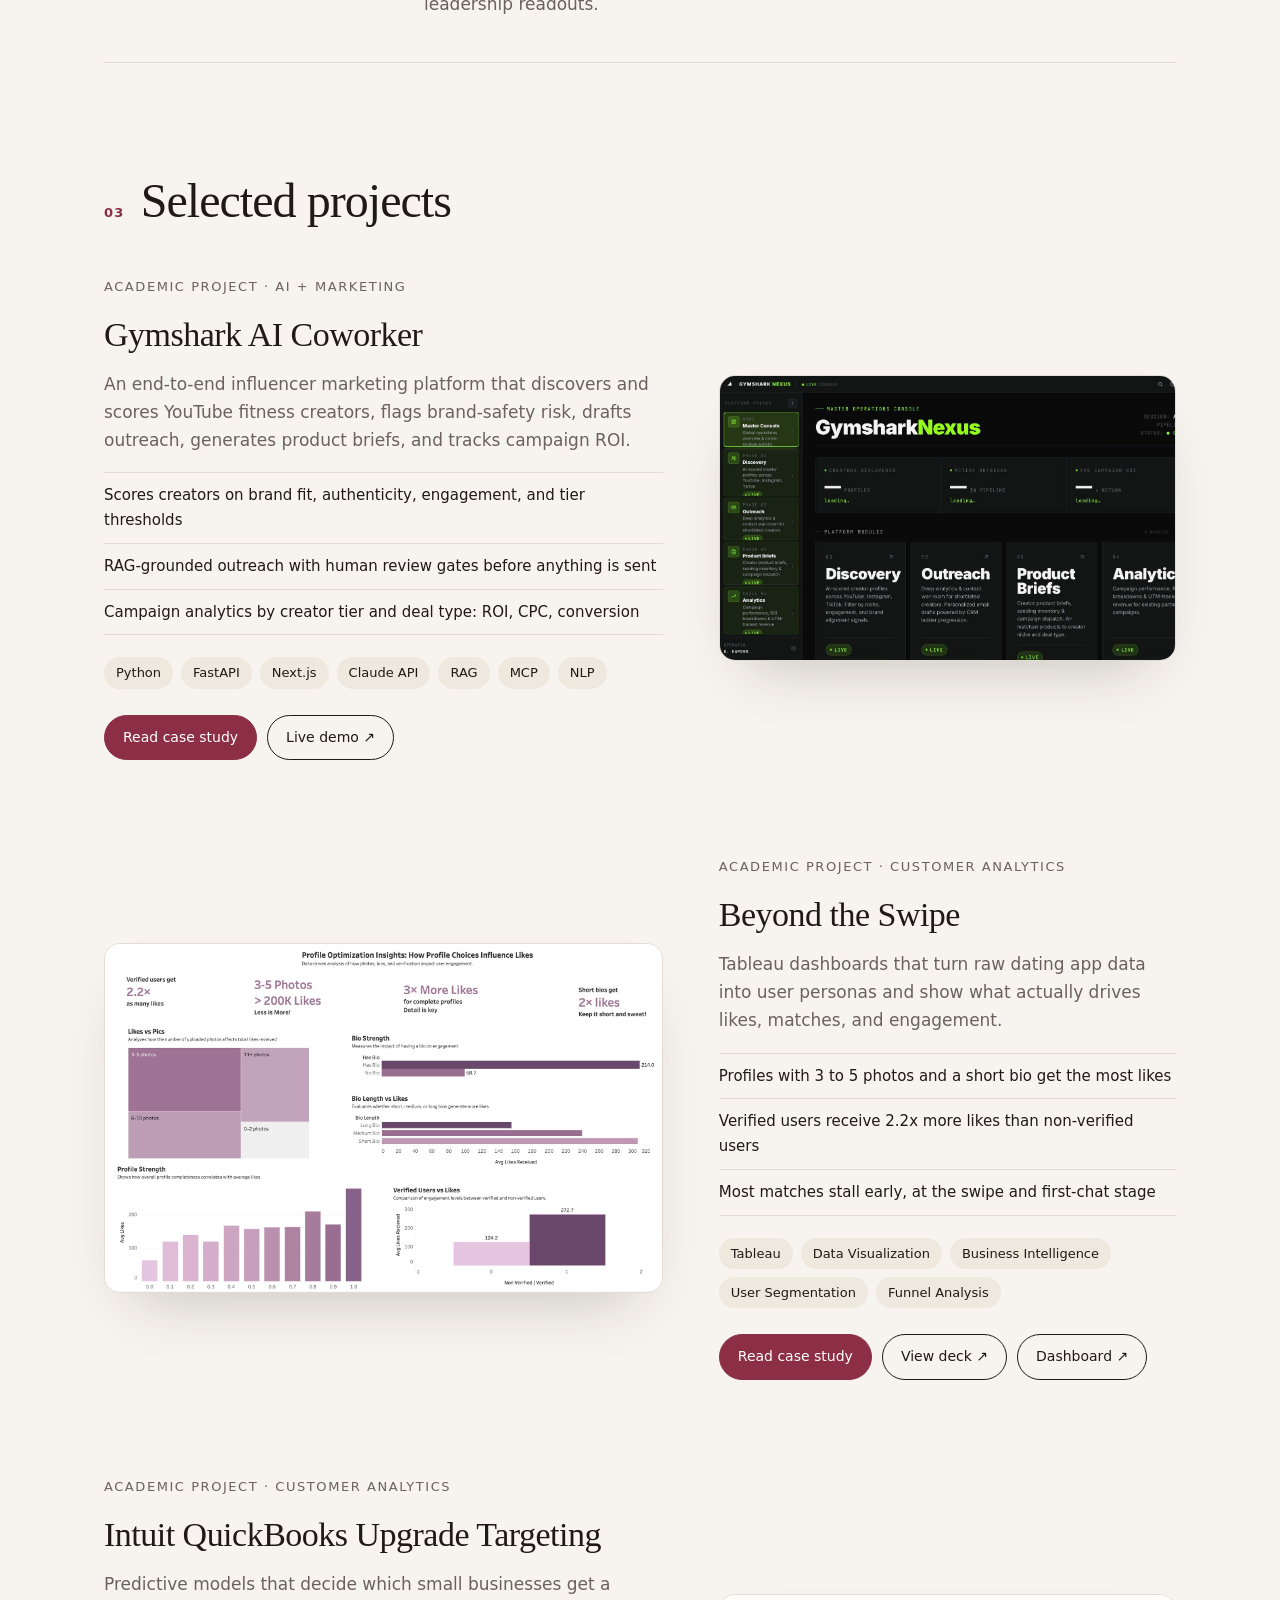
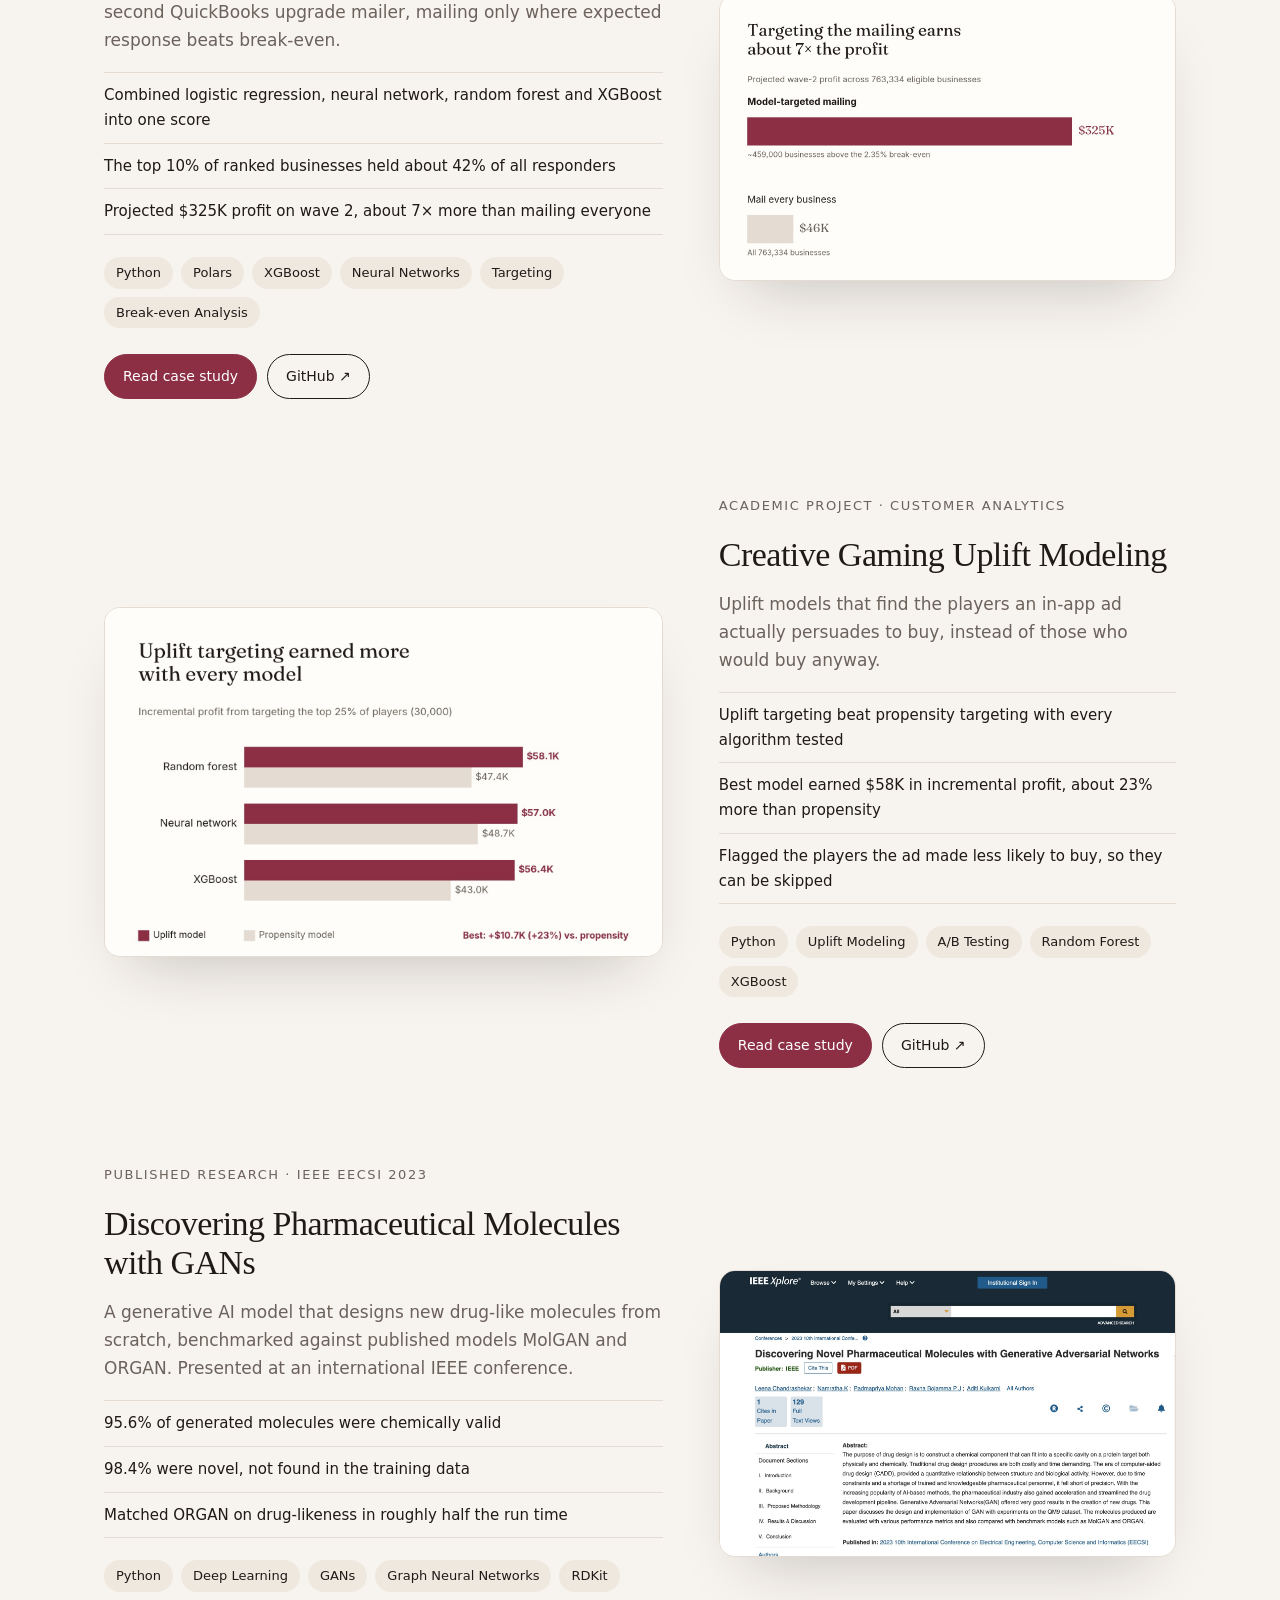
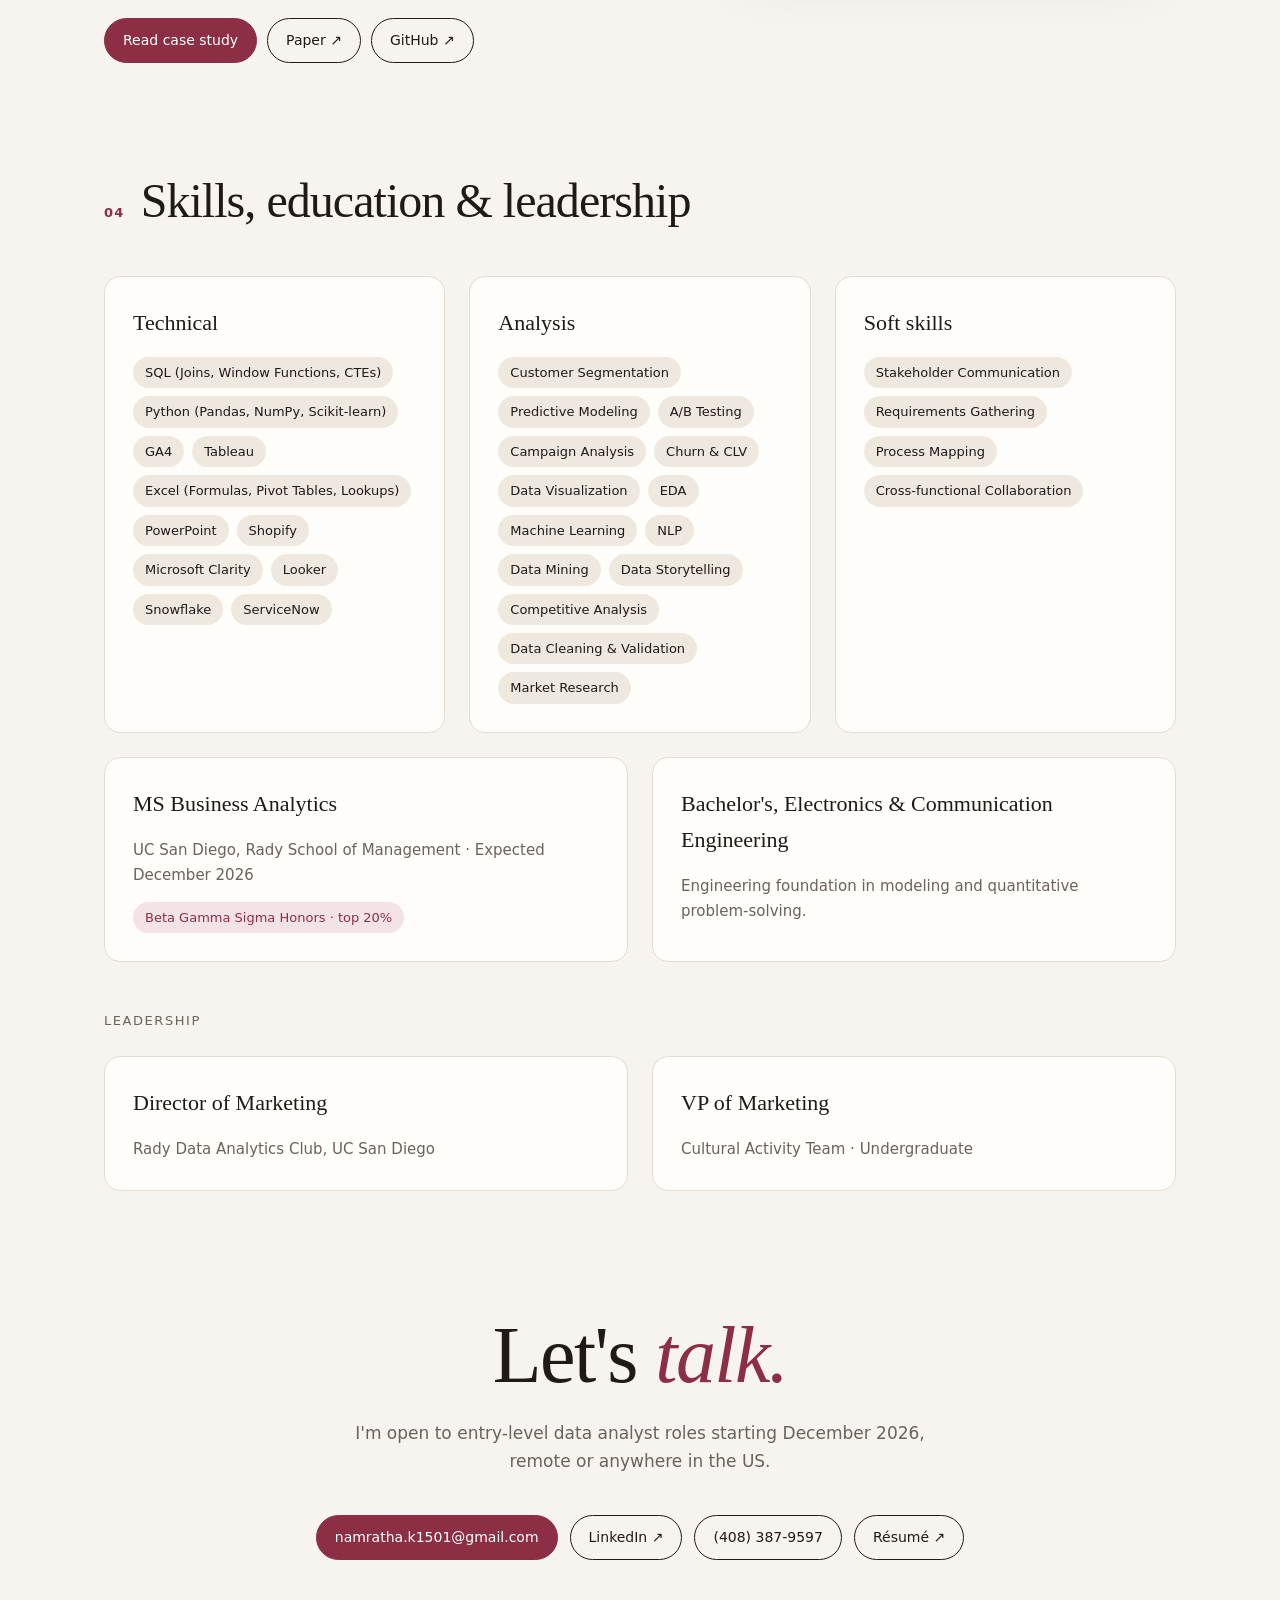
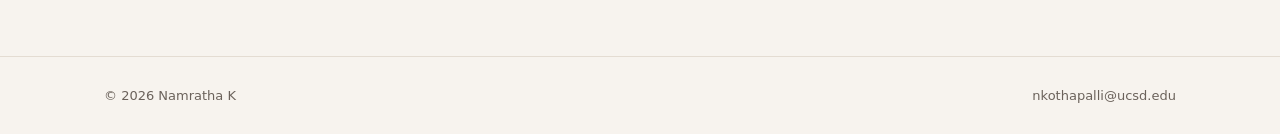
==== commit 6668be44: "Update About section copy" ====
--- a/index.html
+++ b/index.html
@@ -75,7 +75,8 @@
         <div class="reveal">
           <p>I'm finishing my MS in Business Analytics at UC San Diego and bring 2 years of experience across analytics roles at Ralph Lauren, Mazda North American Operations, MetroPlusHealth, and Erthe Golf.</p>
           <p>My work spans customer segmentation, campaign and funnel analysis, predictive modeling, and AI-powered automation. I'm looking for data analyst roles in marketing, consumer behavior, and e-commerce analytics, especially at retail and luxury brands.</p>
-          <p>Outside of work, you'll find me hiking, thrifting, or on my third coffee of the day. My ideal Sunday: a morning hike, a bagel and coffee, then a good book on the beach.</p>
+          <p>I’m naturally curious and I like understanding how things work, which is probably what drew me to data in the first place. I enjoy work that gives me something to figure out, especially when there isn’t an obvious answer.</p>
+          <p>Outside of work, I love hiking, thrifting, discovering new coffee shops (and complaining that the coffee isn’t strong enough), and getting overly competitive about board games (I’m a sore loser). My ideal Sunday would be a morning hike, a bagel and coffee, then a good book on the beach.</p>
         </div>
       </div>
     </section>
--- a/assets/style.css
+++ b/assets/style.css
@@ -0,0 +1,208 @@
+:root{
+  --bg:#f7f3ee; --surface:#fffdfa; --ink:#1f1a17; --muted:#6b625b; --line:#e4dcd2;
+  --accent:#8c2f45; --accent-soft:#f3e3e6; --chip:#efe8df;
+  --serif:"Fraunces",Georgia,serif; --sans:"Inter",system-ui,-apple-system,sans-serif;
+  --max:1120px;
+}
+@media (prefers-color-scheme: dark){
+  :root:not([data-theme="light"]){
+    --bg:#16130f; --surface:#1e1a16; --ink:#f2ece5; --muted:#a79d93; --line:#322b25;
+    --accent:#e08aa0; --accent-soft:#3a2229; --chip:#2a241f;
+  }
+}
+:root[data-theme="dark"]{
+  --bg:#16130f; --surface:#1e1a16; --ink:#f2ece5; --muted:#a79d93; --line:#322b25;
+  --accent:#e08aa0; --accent-soft:#3a2229; --chip:#2a241f;
+}
+*{box-sizing:border-box;margin:0;padding:0}
+html{scroll-behavior:smooth}
+body{background:var(--bg);color:var(--ink);font-family:var(--sans);font-size:17px;line-height:1.65;-webkit-font-smoothing:antialiased}
+a{color:inherit}
+img{max-width:100%;display:block}
+.wrap{max-width:var(--max);margin:0 auto;padding:0 24px}
+
+/* nav */
+header{position:sticky;top:0;z-index:10;background:color-mix(in srgb,var(--bg) 88%,transparent);backdrop-filter:blur(10px);border-bottom:1px solid var(--line)}
+nav{display:flex;align-items:center;justify-content:space-between;height:64px}
+.logo{font-family:var(--serif);font-size:22px;font-weight:600;text-decoration:none;letter-spacing:-.01em}
+.logo span{color:var(--accent)}
+.links{display:flex;gap:28px;align-items:center;list-style:none}
+.links a{text-decoration:none;font-size:14px;color:var(--muted);transition:color .2s}
+.links a:hover{color:var(--ink)}
+.btn{display:inline-flex;align-items:center;gap:8px;padding:10px 18px;border-radius:999px;font-size:14px;font-weight:500;text-decoration:none;border:1px solid var(--ink);transition:all .2s;cursor:pointer;background:none;color:var(--ink);font-family:var(--sans)}
+.btn:hover{background:var(--ink);color:var(--bg)}
+.btn.solid{background:var(--accent);border-color:var(--accent);color:#fff}
+.btn.solid:hover{filter:brightness(1.08);background:var(--accent);color:#fff}
+.theme{width:36px;height:36px;border-radius:50%;border:1px solid var(--line);background:none;color:var(--muted);cursor:pointer;display:grid;place-items:center}
+.theme:hover{color:var(--ink)}
+.menu{display:none}
+
+/* hero */
+.hero{padding:88px 0 72px;display:grid;grid-template-columns:1.25fr .75fr;gap:64px;align-items:center}
+.eyebrow{font-size:13px;letter-spacing:.14em;text-transform:uppercase;color:var(--accent);font-weight:600;margin-bottom:20px}
+h1{font-family:var(--serif);font-weight:500;font-size:clamp(46px,6.5vw,80px);line-height:1.05;letter-spacing:-.025em;margin-bottom:22px}
+h1 em{font-style:italic;color:var(--accent)}
+.role-line{font-size:15px;letter-spacing:.14em;text-transform:uppercase;color:var(--muted);font-weight:500;margin-bottom:22px}
+.socials{display:flex;gap:22px;margin-bottom:28px}
+.socials a{color:var(--muted);transition:color .2s,transform .2s;display:inline-flex}
+.socials a:hover{color:var(--accent);transform:translateY(-2px)}
+.socials svg{width:26px;height:26px}
+h1 em{display:block;font-size:.55em;margin-top:14px;letter-spacing:-.01em}
+.lede{font-size:20px;color:var(--muted);max-width:30em;margin-bottom:16px}
+.meta{font-size:14px;color:var(--muted);margin-bottom:36px}
+.meta b{color:var(--ink);font-weight:500}
+.cta{display:flex;gap:12px;flex-wrap:wrap}
+.portrait{position:relative;aspect-ratio:4/5;border-radius:999px 999px 24px 24px;overflow:hidden;background:var(--accent-soft);border:1px solid var(--line)}
+.portrait img{width:100%;height:100%;object-fit:cover;object-position:center}
+.portrait .mono{position:absolute;inset:0;display:grid;place-items:center;font-family:var(--serif);font-size:72px;color:var(--accent);opacity:0}
+.portrait.noimg .mono{opacity:1}
+.portrait.noimg img{display:none}
+
+/* stats */
+.stats{display:grid;grid-template-columns:repeat(4,1fr);border-top:1px solid var(--line);border-bottom:1px solid var(--line)}
+.stat{padding:32px 24px 32px 0}
+.stat+.stat{padding-left:24px;border-left:1px solid var(--line)}
+.stat b{display:block;font-family:var(--serif);font-weight:500;font-size:40px;letter-spacing:-.02em;line-height:1.1;margin-bottom:8px}
+.stat span{font-size:14px;color:var(--muted);line-height:1.45;display:block}
+
+/* sections */
+section{padding:112px 0 0}
+.sec-head{display:flex;align-items:baseline;gap:16px;margin-bottom:48px}
+.num{font-size:13px;color:var(--accent);font-weight:600;letter-spacing:.1em}
+h2{font-family:var(--serif);font-weight:500;font-size:clamp(34px,4.5vw,48px);letter-spacing:-.02em;line-height:1.1}
+.about{display:grid;grid-template-columns:1fr 1fr;gap:64px}
+.about p{margin-bottom:18px}
+.about .big{font-family:var(--serif);font-size:26px;line-height:1.4;letter-spacing:-.01em}
+.about .big em{color:var(--accent)}
+
+/* experience */
+.job{display:grid;grid-template-columns:260px 1fr;gap:40px;padding:36px 0;border-top:1px solid var(--line)}
+.job:last-child{border-bottom:1px solid var(--line)}
+.co{font-family:var(--serif);font-size:24px;font-weight:500;line-height:1.25}
+.when{font-size:14px;color:var(--muted);margin-top:6px}
+.role{font-weight:600;margin-bottom:12px}
+.job ul{list-style:none}
+.job li{position:relative;padding-left:20px;margin-bottom:8px;color:var(--muted)}
+.job li::before{content:"";position:absolute;left:0;top:.72em;width:8px;height:1px;background:var(--accent)}
+.job li strong{color:var(--ink);font-weight:600}
+
+/* projects */
+.project{display:grid;grid-template-columns:1.1fr .9fr;gap:56px;align-items:center;margin-bottom:96px}
+.project:nth-child(even) .shot{order:2}
+.shot{border-radius:16px;overflow:hidden;border:1px solid var(--line);background:var(--surface);box-shadow:0 30px 60px -30px rgba(31,26,23,.25)}
+.shot img{width:100%;aspect-ratio:16/10;object-fit:cover;object-position:top left;transition:transform .5s}
+.project:hover .shot img{transform:scale(1.02)}
+.kicker{font-size:13px;letter-spacing:.12em;text-transform:uppercase;color:var(--muted);margin-bottom:12px}
+h3{font-family:var(--serif);font-weight:500;font-size:34px;letter-spacing:-.015em;line-height:1.15;margin-bottom:16px}
+.project p{color:var(--muted);margin-bottom:18px}
+.project ul{list-style:none;margin-bottom:22px}
+.project li{padding:10px 0;border-top:1px solid var(--line);font-size:15px}
+.project li:last-child{border-bottom:1px solid var(--line)}
+.chips{display:flex;flex-wrap:wrap;gap:8px;margin-bottom:26px}
+.chip{font-size:13px;padding:5px 12px;border-radius:999px;background:var(--chip);color:var(--ink)}
+.plinks{display:flex;gap:10px;flex-wrap:wrap}
+
+/* skills */
+.skills{display:grid;grid-template-columns:repeat(3,1fr);gap:24px}
+.card{background:var(--surface);border:1px solid var(--line);border-radius:16px;padding:28px}
+.card h4{font-family:var(--serif);font-weight:500;font-size:22px;margin-bottom:16px}
+.edu{display:grid;grid-template-columns:repeat(2,1fr);gap:24px;margin-top:24px}
+.edu .card p{color:var(--muted);font-size:15px}
+.edu .badge{display:inline-block;margin-top:14px;font-size:13px;padding:5px 12px;border-radius:999px;background:var(--accent-soft);color:var(--accent);font-weight:500}
+
+/* contact */
+.contact{padding:120px 0 96px;text-align:center}
+.contact h2{font-size:clamp(44px,7vw,80px);margin-bottom:20px}
+.contact h2 em{font-style:italic;color:var(--accent)}
+.contact p{color:var(--muted);max-width:34em;margin:0 auto 40px}
+.clist{display:flex;justify-content:center;gap:12px;flex-wrap:wrap}
+footer{border-top:1px solid var(--line);padding:28px 0;font-size:13px;color:var(--muted)}
+footer .wrap{display:flex;justify-content:space-between;gap:16px;flex-wrap:wrap}
+
+/* reveal */
+.reveal{opacity:0;transform:translateY(18px);transition:opacity .7s ease,transform .7s ease}
+.reveal.in{opacity:1;transform:none}
+@media (prefers-reduced-motion:reduce){.reveal{opacity:1;transform:none;transition:none}html{scroll-behavior:auto}}
+
+/* responsive */
+@media (max-width:900px){
+  .hero{grid-template-columns:1fr;gap:40px;padding-top:56px}
+  .portrait{max-width:260px;margin:0 auto}
+  .stats{grid-template-columns:1fr 1fr}
+  .stat:nth-child(3){padding-left:0;border-left:0}
+  .stat:nth-child(n+3){border-top:1px solid var(--line)}
+  .about,.project,.skills,.edu{grid-template-columns:1fr;gap:32px}
+  .project:nth-child(even) .shot{order:0}
+  .job{grid-template-columns:1fr;gap:12px}
+  .links{display:none}
+  .links.open{display:flex;position:absolute;top:64px;left:0;right:0;flex-direction:column;align-items:flex-start;gap:18px;padding:24px;background:var(--bg);border-bottom:1px solid var(--line)}
+  .menu{display:grid}
+  section{padding-top:80px}
+}
+@media (max-width:480px){
+  body{font-size:16px}
+  .stats{grid-template-columns:1fr}
+  .stat,.stat+.stat{padding:22px 0;border-left:0}
+  .stat+.stat{border-top:1px solid var(--line)}
+}
+
+/* clickable project cards */
+.shot{display:block}
+a.shot{cursor:pointer}
+h3 a{text-decoration:none}
+h3 a:hover{color:var(--accent)}
+
+/* project detail pages */
+.back{display:inline-flex;align-items:center;gap:8px;font-size:14px;color:var(--muted);text-decoration:none;margin:40px 0 0}
+.back:hover{color:var(--accent)}
+.phero{padding:40px 0 48px;max-width:820px}
+.phero h1{font-size:clamp(42px,6vw,72px);margin-bottom:20px}
+.phero .lede{font-size:20px;max-width:none}
+.pmeta{display:grid;grid-template-columns:repeat(3,1fr);gap:24px;border-top:1px solid var(--line);border-bottom:1px solid var(--line);padding:24px 0;margin-bottom:48px}
+.pmeta dt{font-size:12px;letter-spacing:.12em;text-transform:uppercase;color:var(--muted);margin-bottom:6px}
+.pmeta dd{font-size:15px}
+.cover{border-radius:16px;overflow:hidden;border:1px solid var(--line);box-shadow:0 30px 60px -30px rgba(31,26,23,.25);margin-bottom:24px}
+.cover img{width:100%}
+.body{max-width:none}
+.body p,.body .plist,.body .defs{max-width:820px}
+.body section{padding-top:72px}
+.body h2{font-size:clamp(28px,3.5vw,38px);margin-bottom:24px}
+.body p{color:var(--muted);margin-bottom:16px}
+.body strong{color:var(--ink);font-weight:600}
+.steps{display:grid;grid-template-columns:1fr 1fr;gap:16px}
+.step{background:var(--surface);border:1px solid var(--line);border-radius:14px;padding:24px}
+.step .n{font-size:12px;letter-spacing:.12em;color:var(--accent);font-weight:600;margin-bottom:8px}
+.step h4{font-family:var(--serif);font-weight:500;font-size:20px;margin-bottom:10px}
+.step ul,.plist{list-style:none}
+.step li,.plist li{position:relative;padding-left:18px;margin-bottom:6px;font-size:15px;color:var(--muted)}
+.step li::before,.plist li::before{content:"";position:absolute;left:0;top:.72em;width:8px;height:1px;background:var(--accent)}
+.plist li{font-size:16px;margin-bottom:10px}
+code{font-family:ui-monospace,SFMono-Regular,Menlo,monospace;font-size:.88em;background:var(--chip);padding:1px 6px;border-radius:5px;color:var(--ink)}
+.defs{border-top:1px solid var(--line)}
+.defs div{display:grid;grid-template-columns:220px 1fr;gap:24px;padding:16px 0;border-bottom:1px solid var(--line)}
+.defs dt{font-weight:600;font-size:15px}
+.defs dd{color:var(--muted);font-size:15px}
+.note{background:var(--accent-soft);border-radius:14px;padding:20px 24px;font-size:15px;color:var(--ink);margin-top:24px}
+.deck{width:100%;aspect-ratio:16/9;border:1px solid var(--line);border-radius:14px;background:var(--surface)}
+.next{margin:96px 0;padding:40px;border:1px solid var(--line);border-radius:18px;display:flex;justify-content:space-between;align-items:center;gap:24px;text-decoration:none;background:var(--surface);transition:border-color .2s}
+.next:hover{border-color:var(--accent)}
+.next small{display:block;font-size:12px;letter-spacing:.12em;text-transform:uppercase;color:var(--muted);margin-bottom:6px}
+.next b{font-family:var(--serif);font-weight:500;font-size:28px}
+.next span.arrow{font-size:28px;color:var(--accent)}
+@media (max-width:900px){
+  .pmeta{grid-template-columns:1fr;gap:14px}
+  .steps{grid-template-columns:1fr}
+  .defs div{grid-template-columns:1fr;gap:4px}
+  .next{padding:28px}
+}
+
+/* slide viewer */
+.viewer{position:relative;border:1px solid var(--line);border-radius:14px;overflow:hidden;background:var(--surface)}
+.track{display:flex;overflow-x:auto;scroll-snap-type:x mandatory;scrollbar-width:none}
+.track::-webkit-scrollbar{display:none}
+.track img{flex:0 0 100%;width:100%;aspect-ratio:16/9;object-fit:contain;scroll-snap-align:center;background:#fff}
+.vnav{display:flex;align-items:center;justify-content:space-between;gap:12px;margin-top:14px}
+.vnav .count{font-size:14px;color:var(--muted)}
+.vbtns{display:flex;gap:8px}
+.vbtns button{width:40px;height:40px;border-radius:50%;border:1px solid var(--line);background:var(--surface);color:var(--ink);cursor:pointer;font-size:18px}
+.vbtns button:hover{border-color:var(--accent);color:var(--accent)}
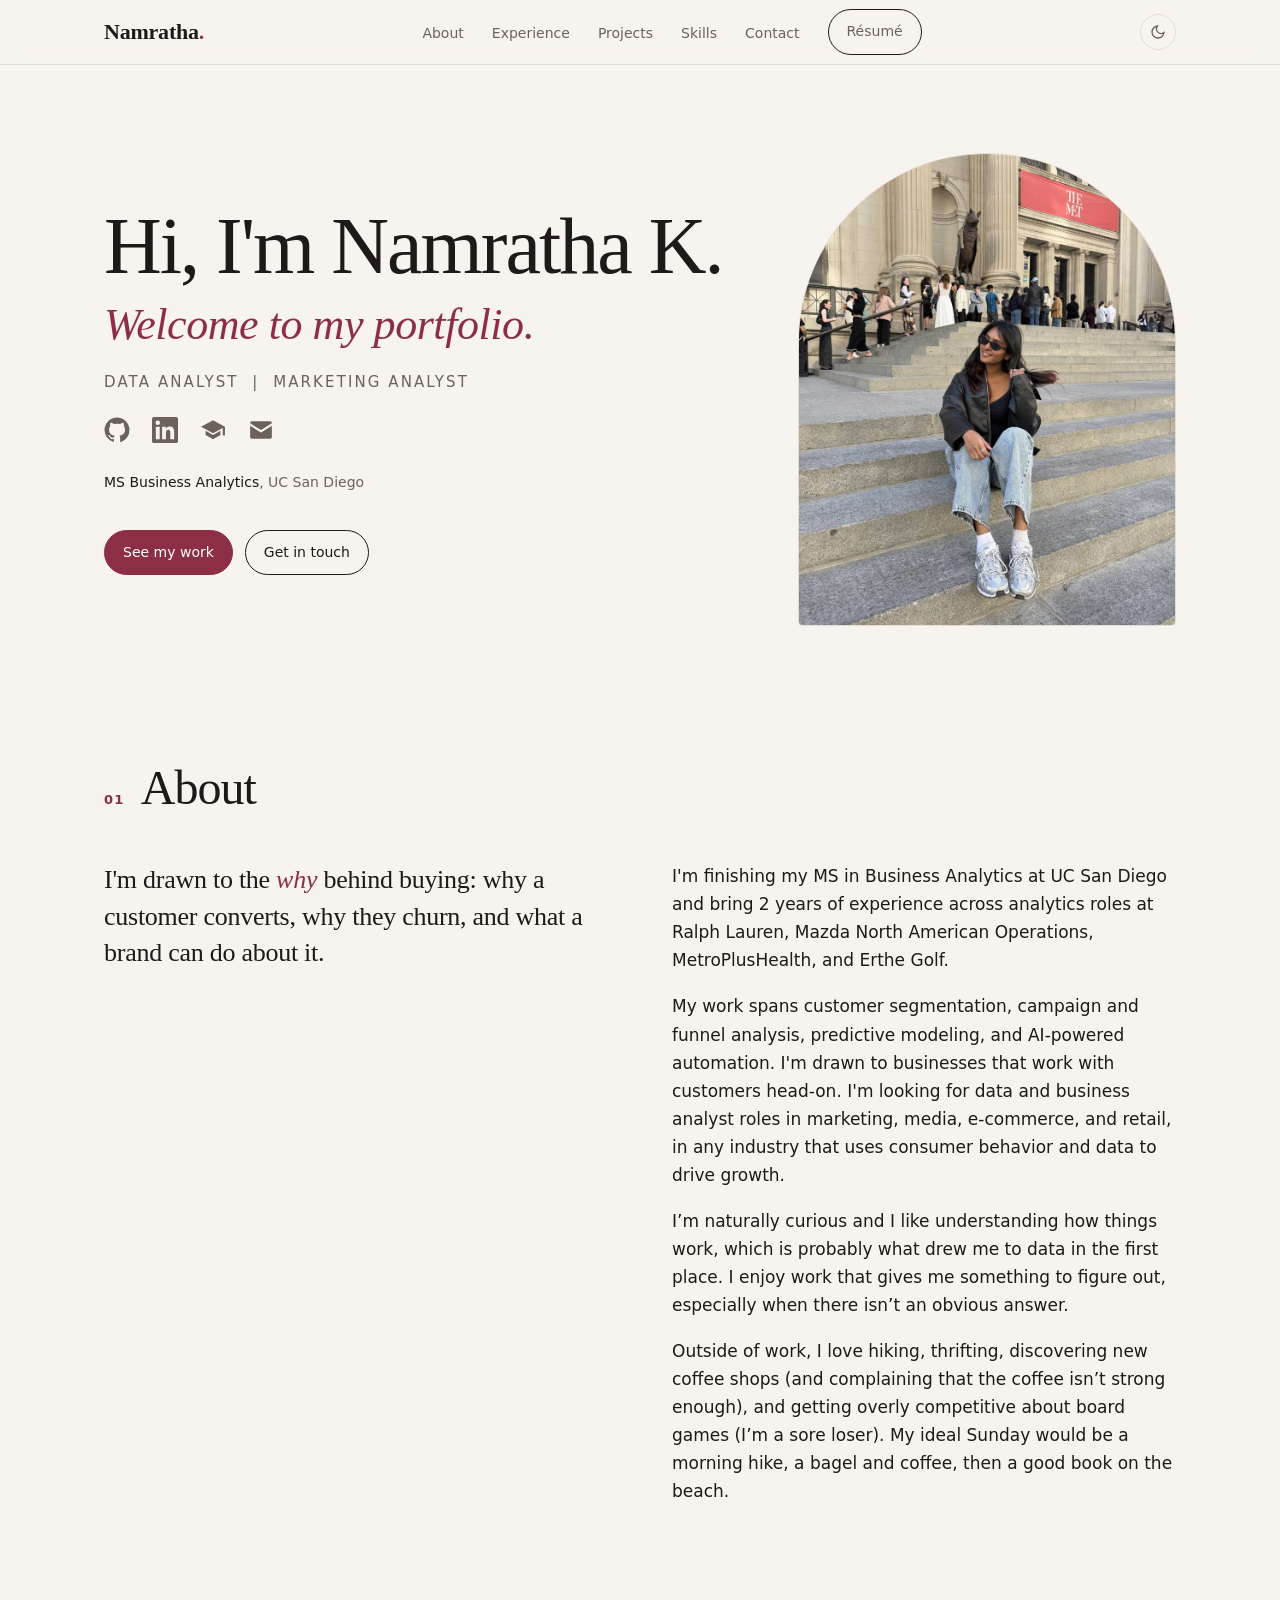
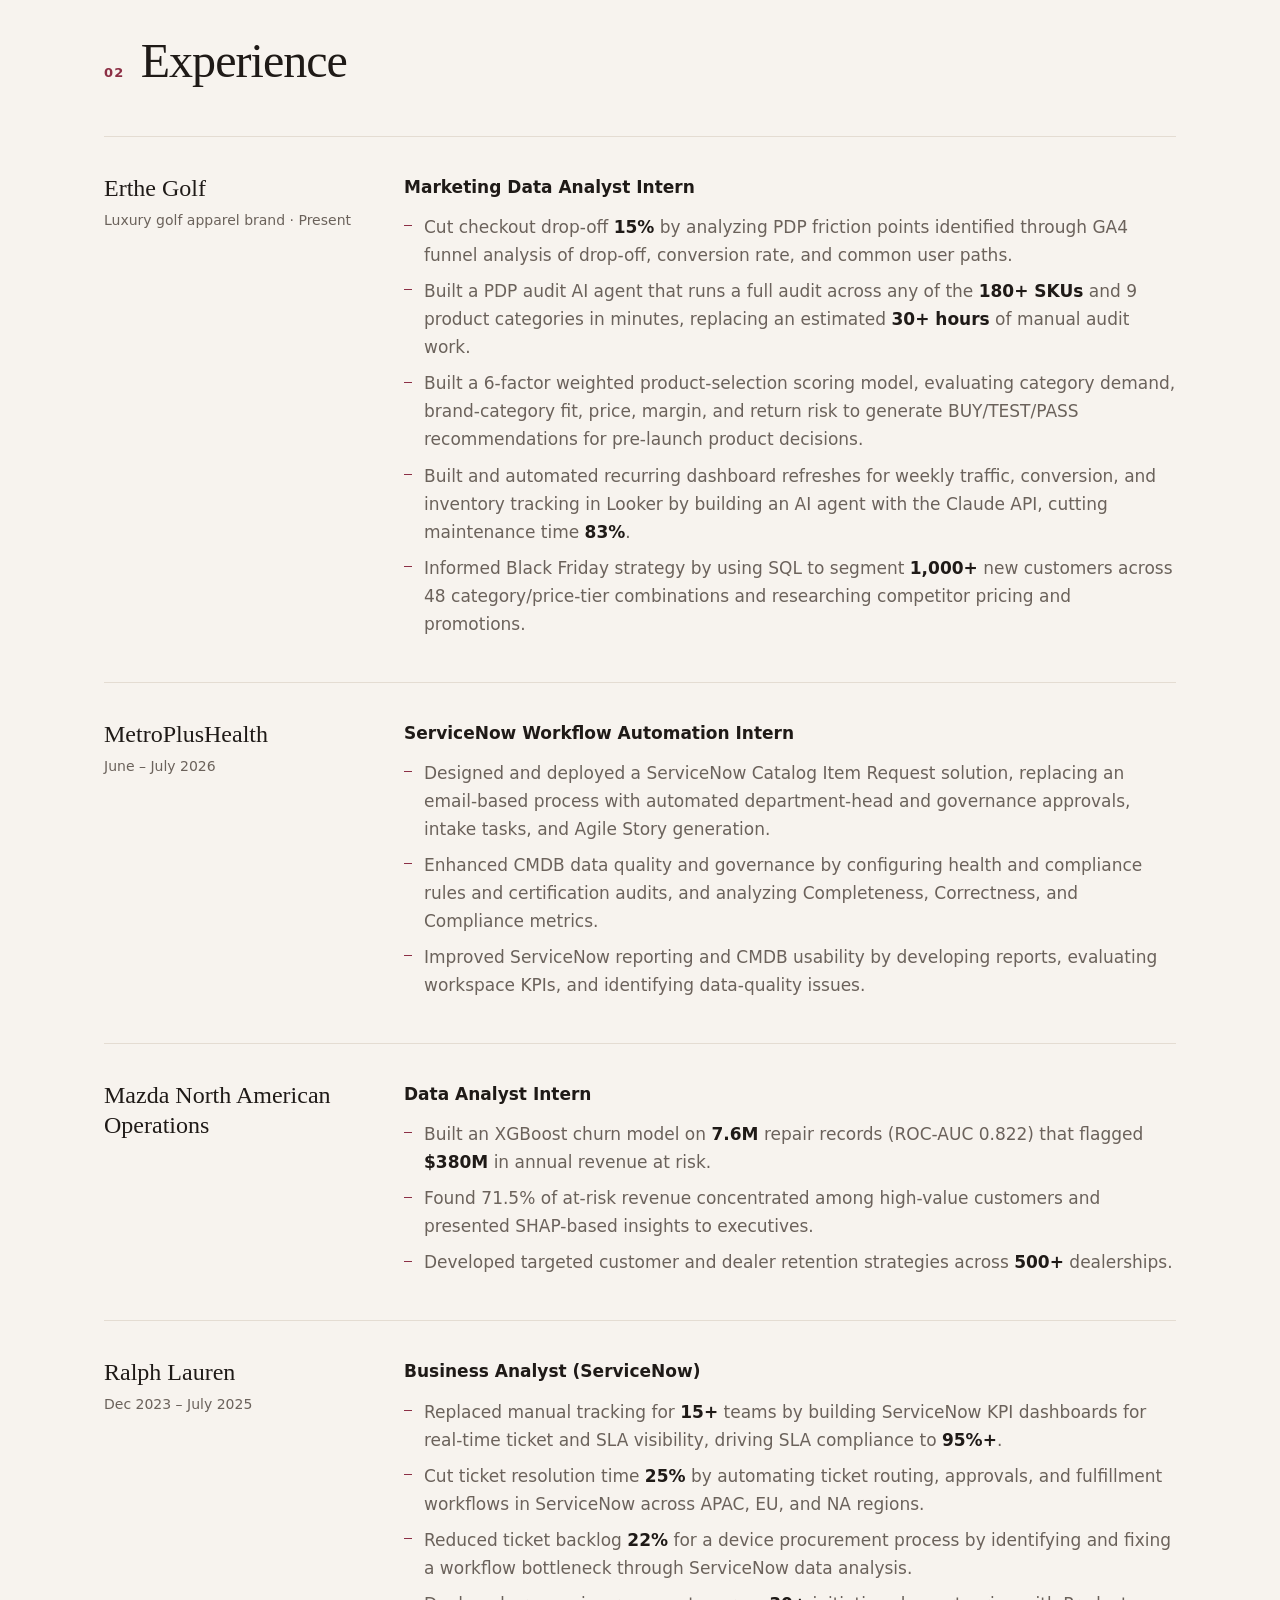
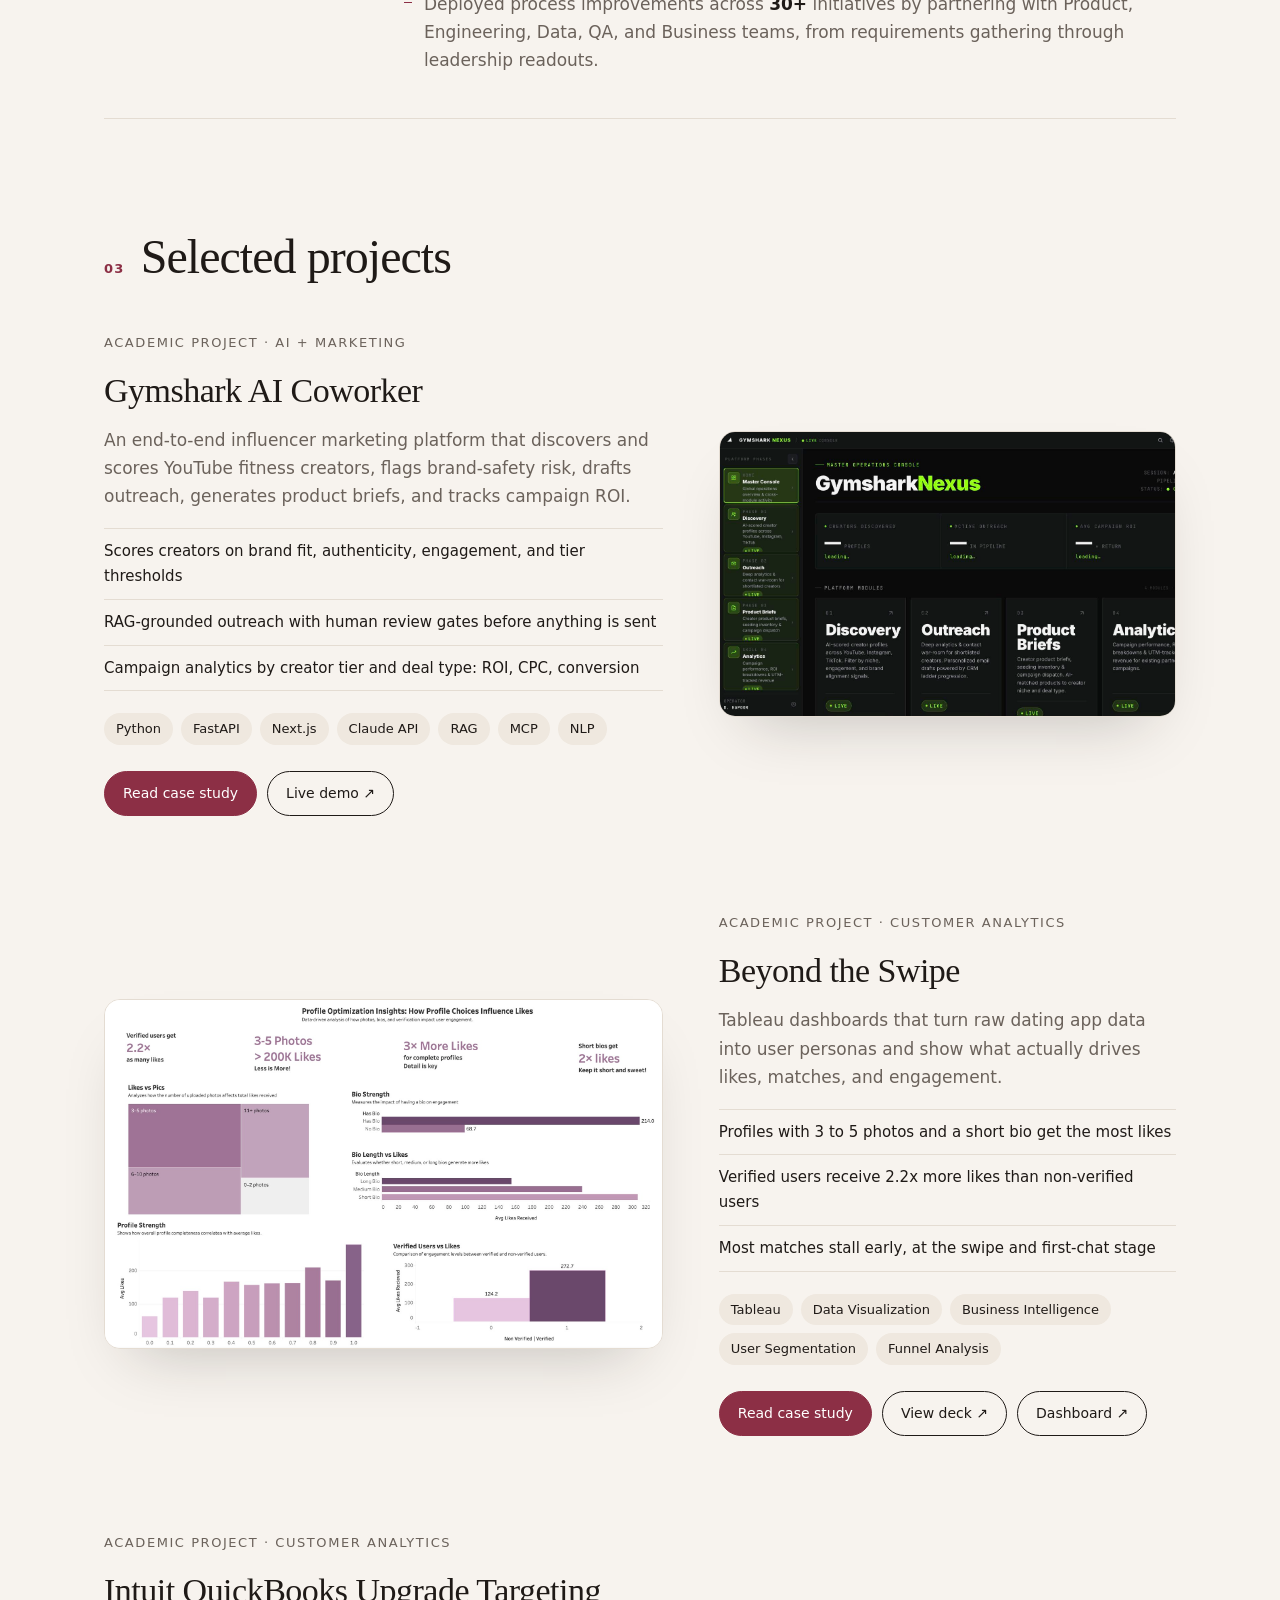
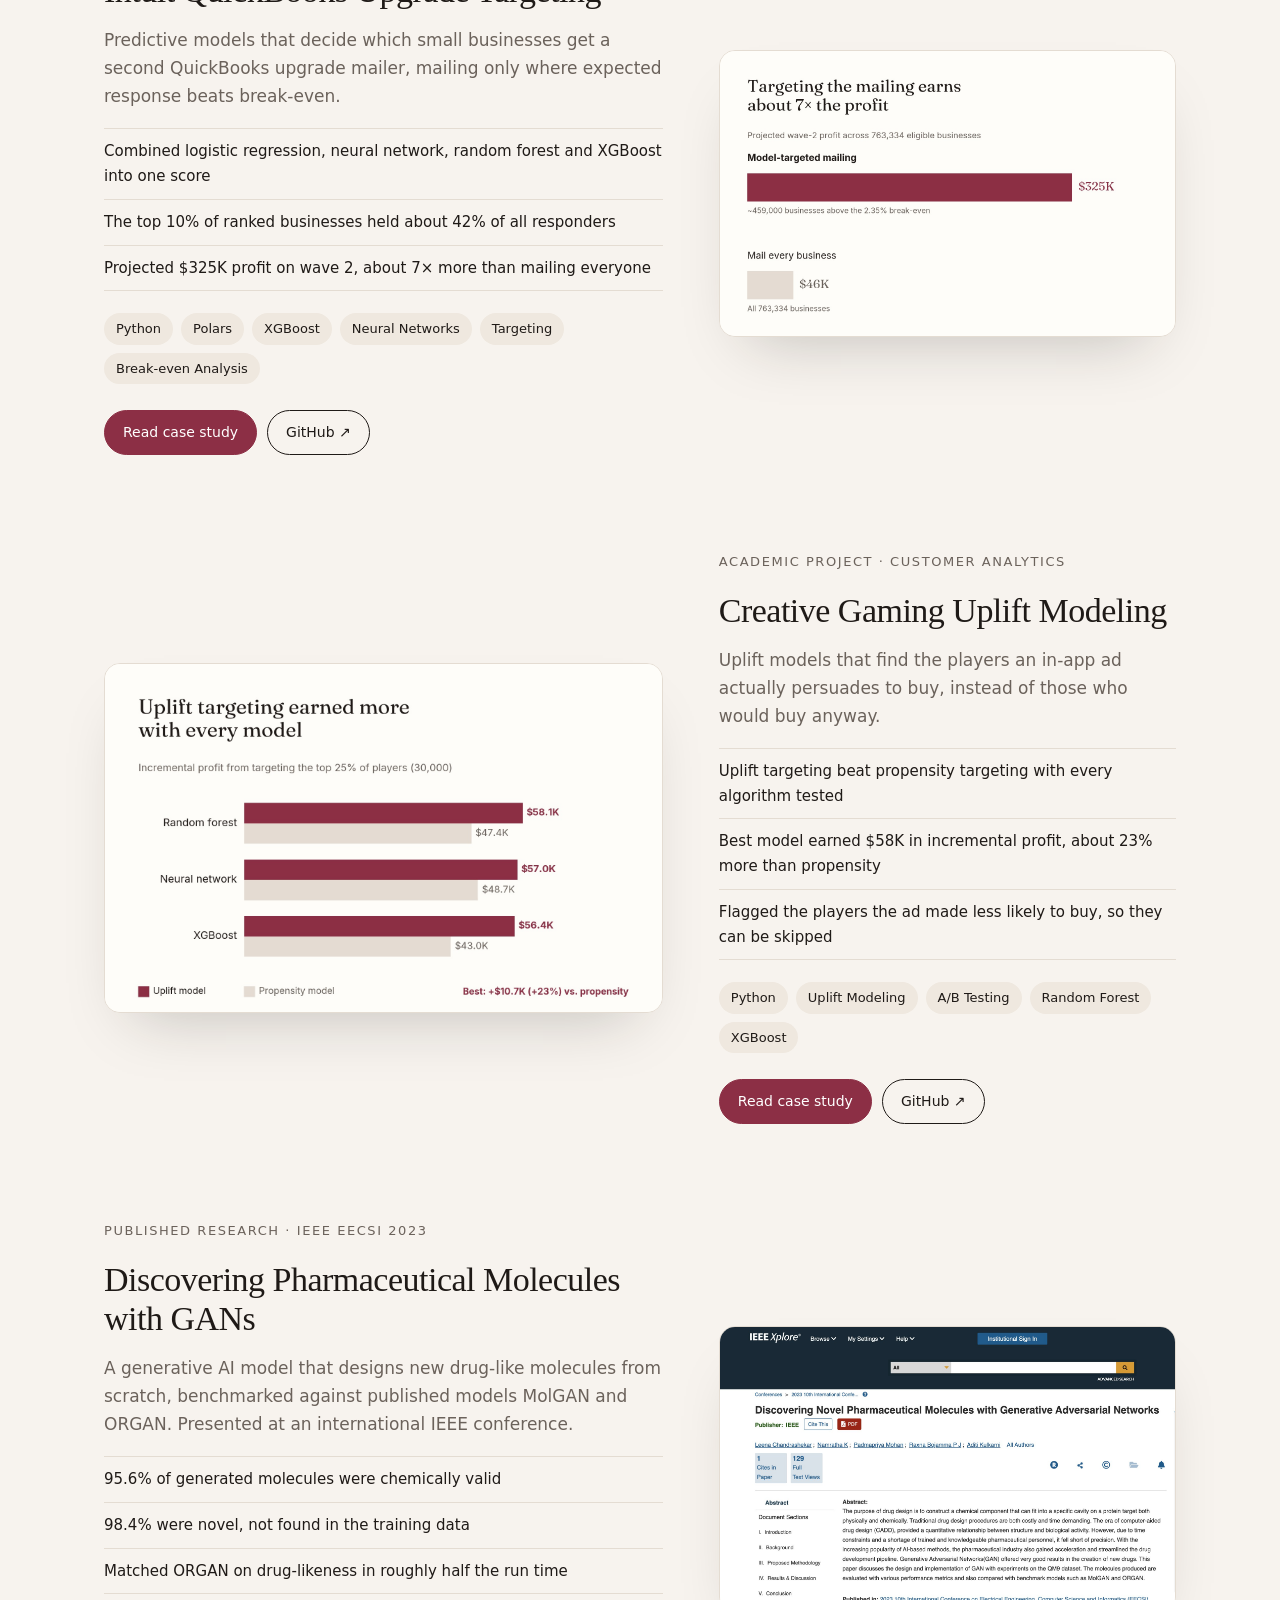
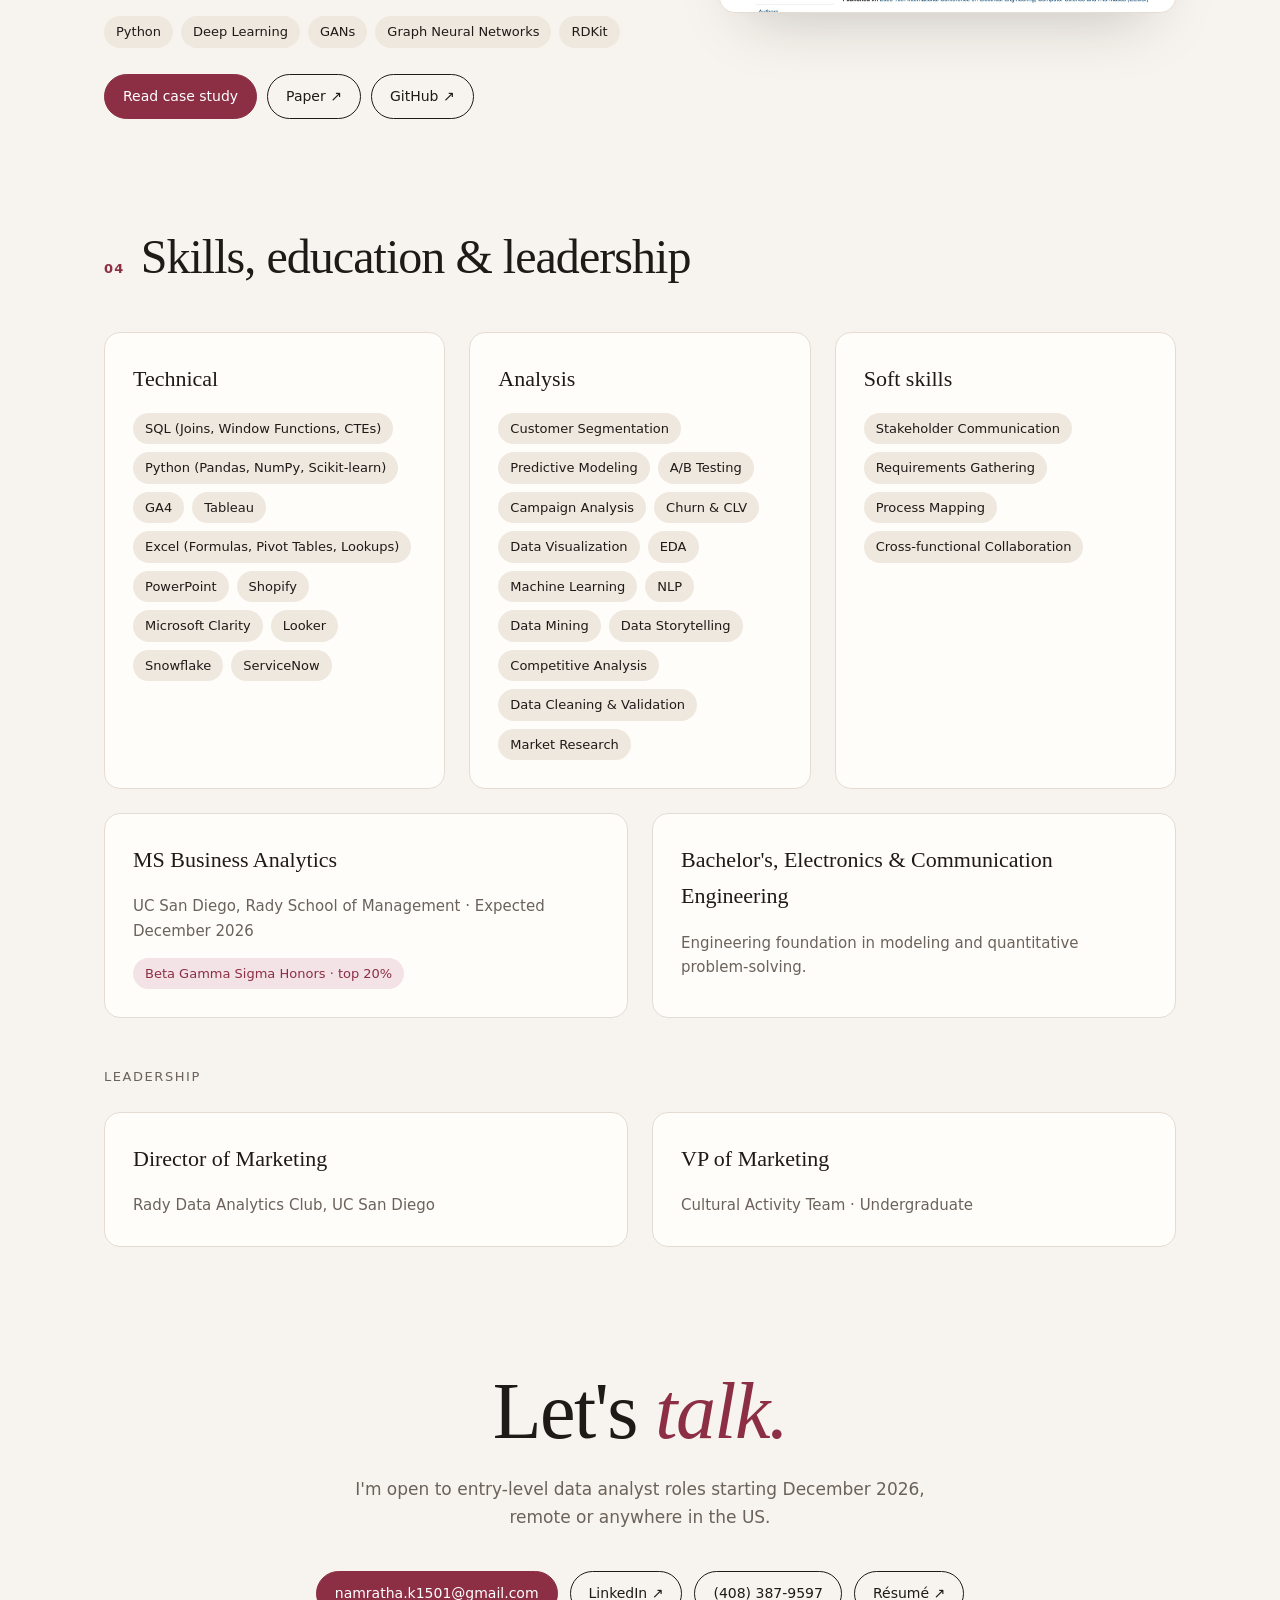
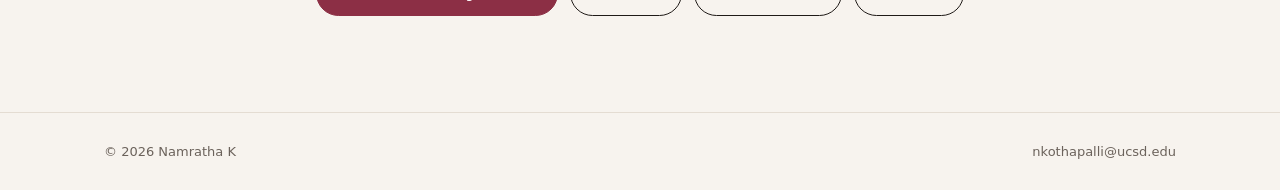
==== commit 1f18188d: "Update About section: target roles" ====
--- a/index.html
+++ b/index.html
@@ -74,7 +74,7 @@
         <p class="big reveal">I'm drawn to the <em>why</em> behind buying: why a customer converts, why they churn, and what a brand can do about it.</p>
         <div class="reveal">
           <p>I'm finishing my MS in Business Analytics at UC San Diego and bring 2 years of experience across analytics roles at Ralph Lauren, Mazda North American Operations, MetroPlusHealth, and Erthe Golf.</p>
-          <p>My work spans customer segmentation, campaign and funnel analysis, predictive modeling, and AI-powered automation. I'm looking for data analyst roles in marketing, consumer behavior, and e-commerce analytics, especially at retail and luxury brands.</p>
+          <p>My work spans customer segmentation, campaign and funnel analysis, predictive modeling, and AI-powered automation. I'm drawn to businesses that work with customers head-on. I'm looking for data and business analyst roles in marketing, media, e-commerce, and retail, in any industry that uses consumer behavior and data to drive growth.</p>
           <p>I’m naturally curious and I like understanding how things work, which is probably what drew me to data in the first place. I enjoy work that gives me something to figure out, especially when there isn’t an obvious answer.</p>
           <p>Outside of work, I love hiking, thrifting, discovering new coffee shops (and complaining that the coffee isn’t strong enough), and getting overly competitive about board games (I’m a sore loser). My ideal Sunday would be a morning hike, a bagel and coffee, then a good book on the beach.</p>
         </div>
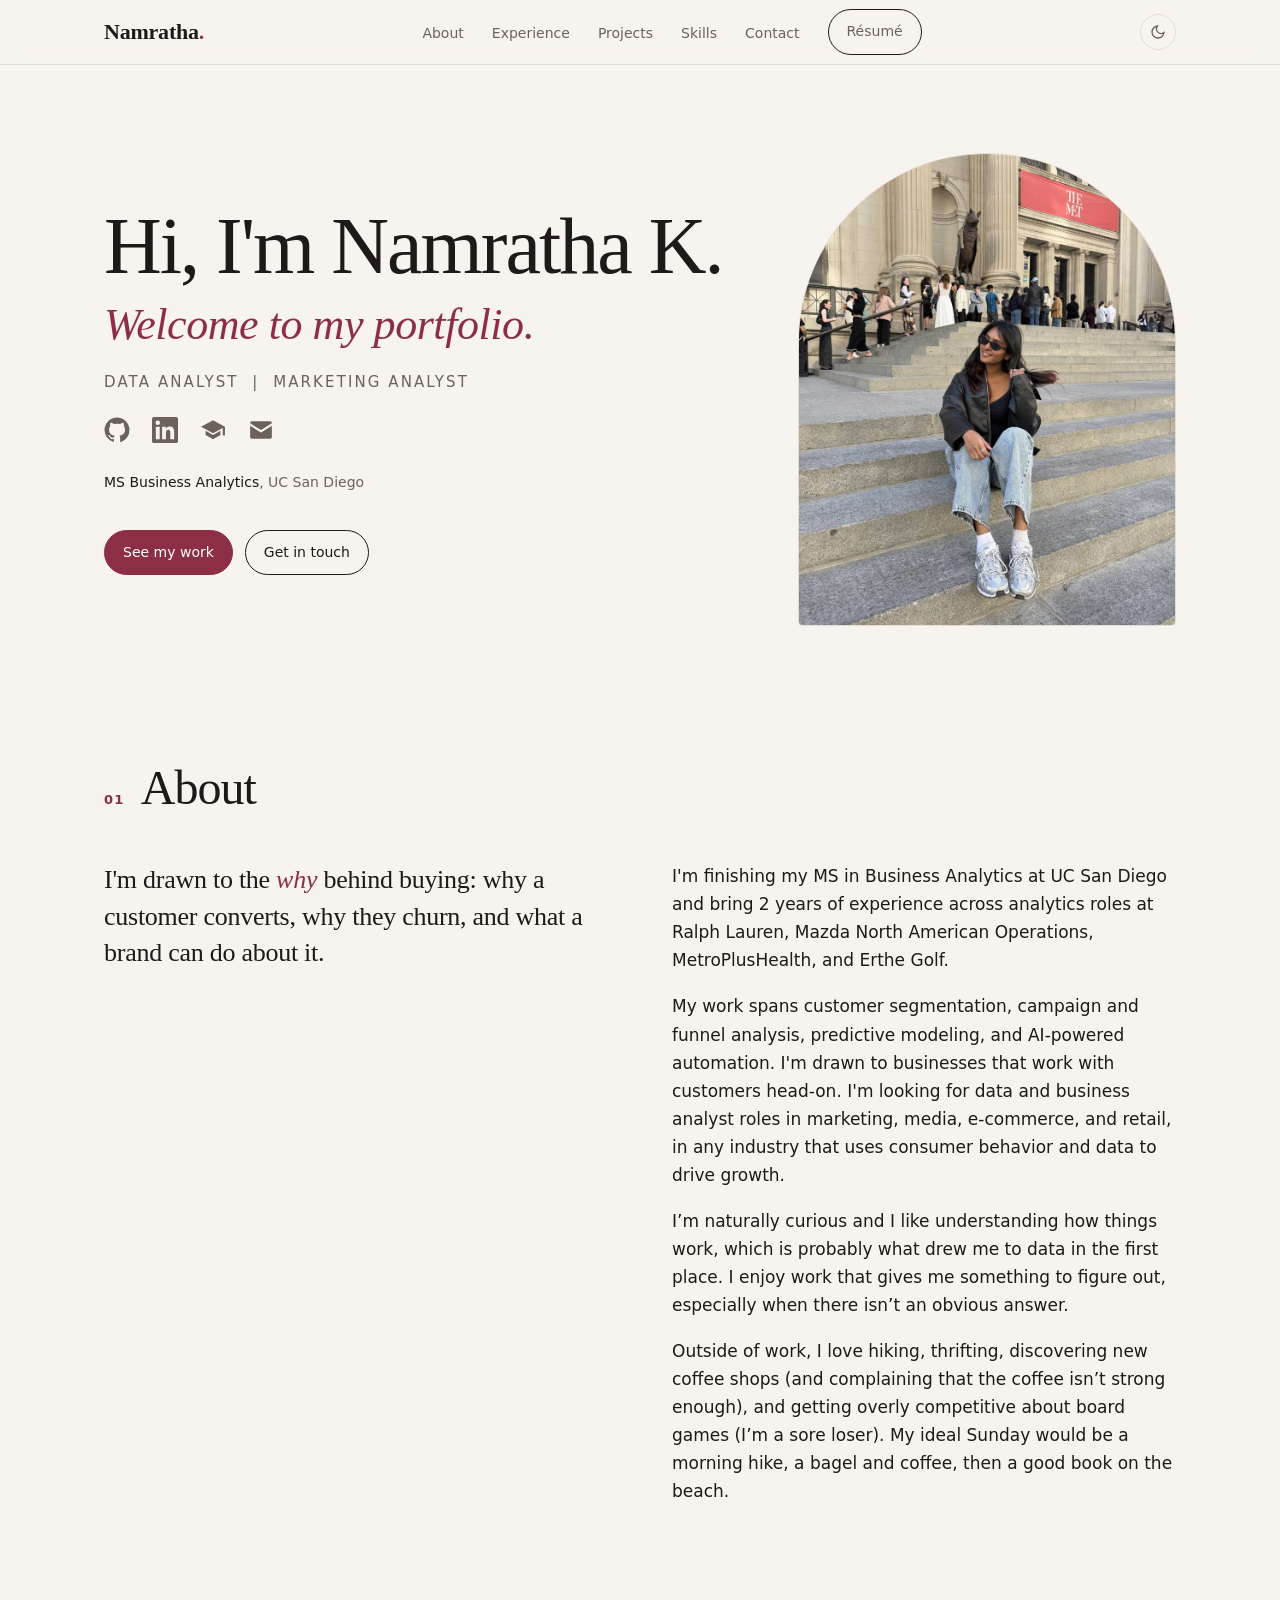
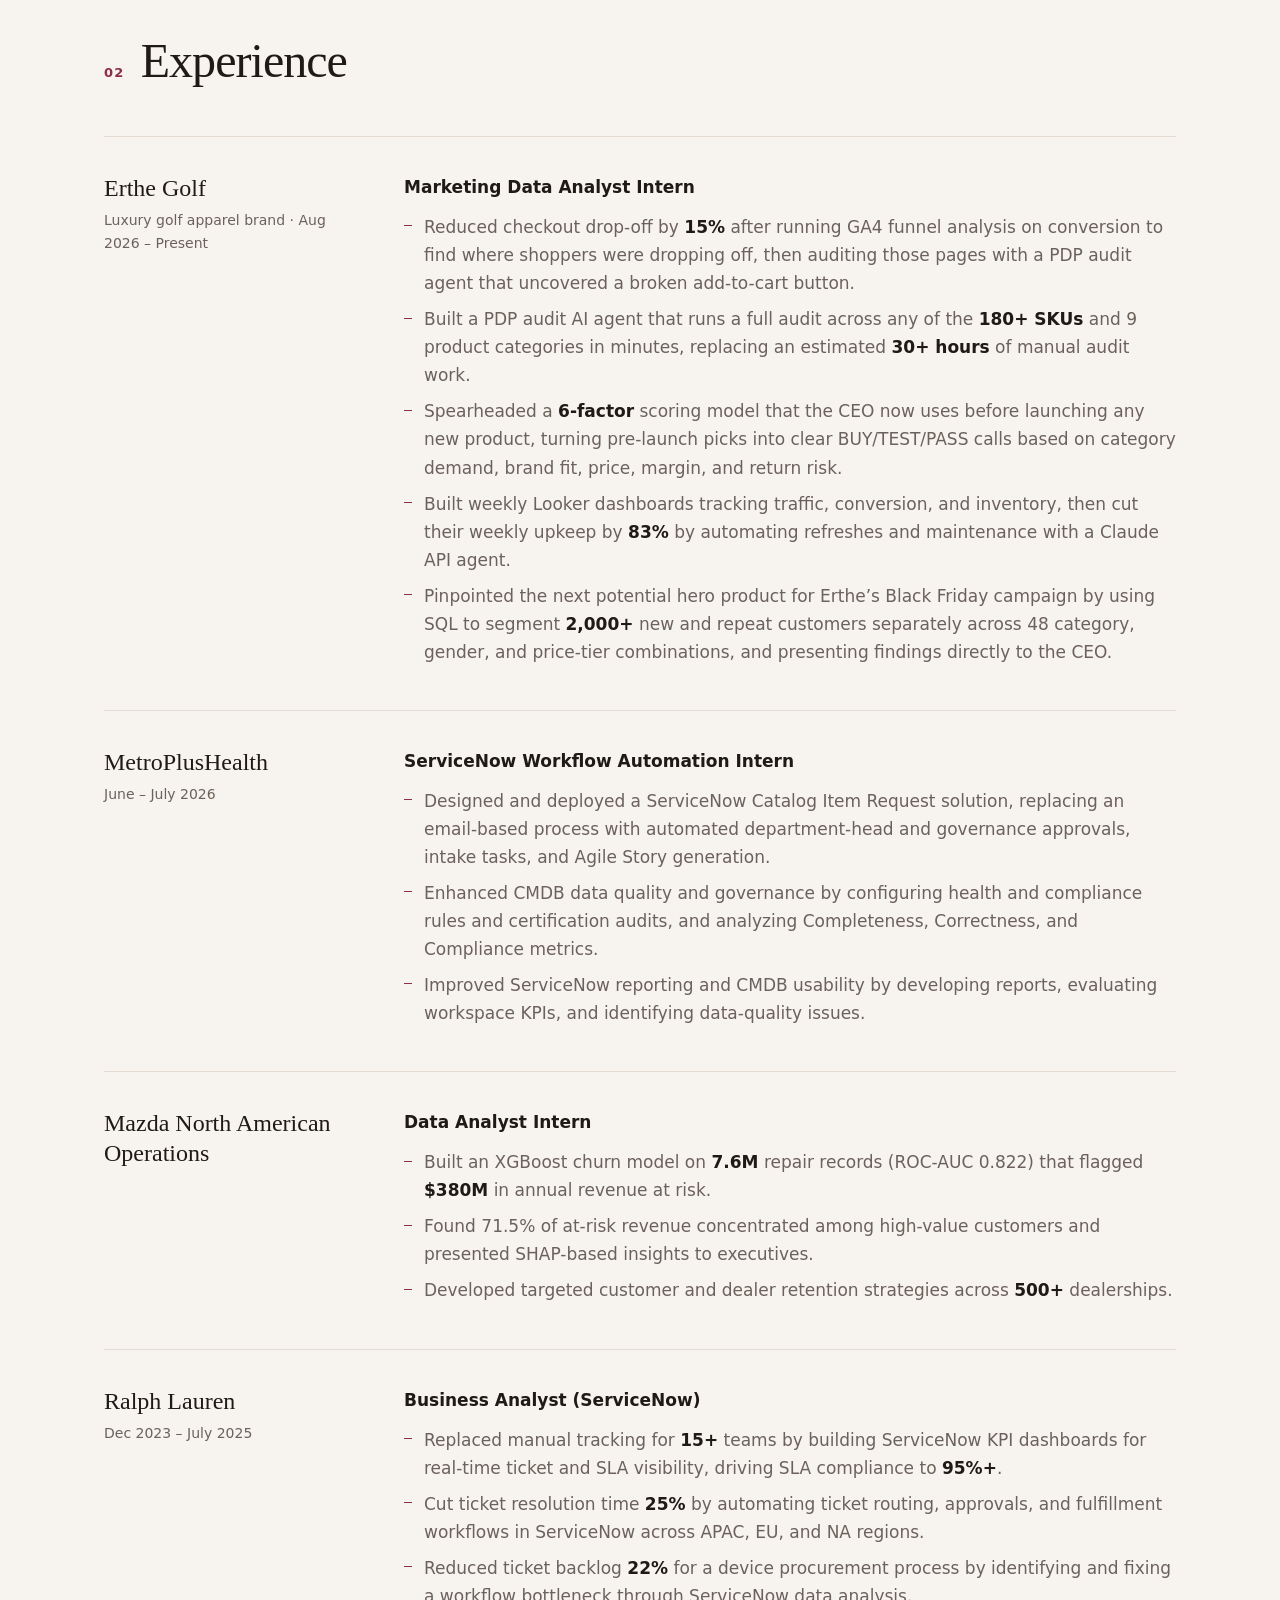
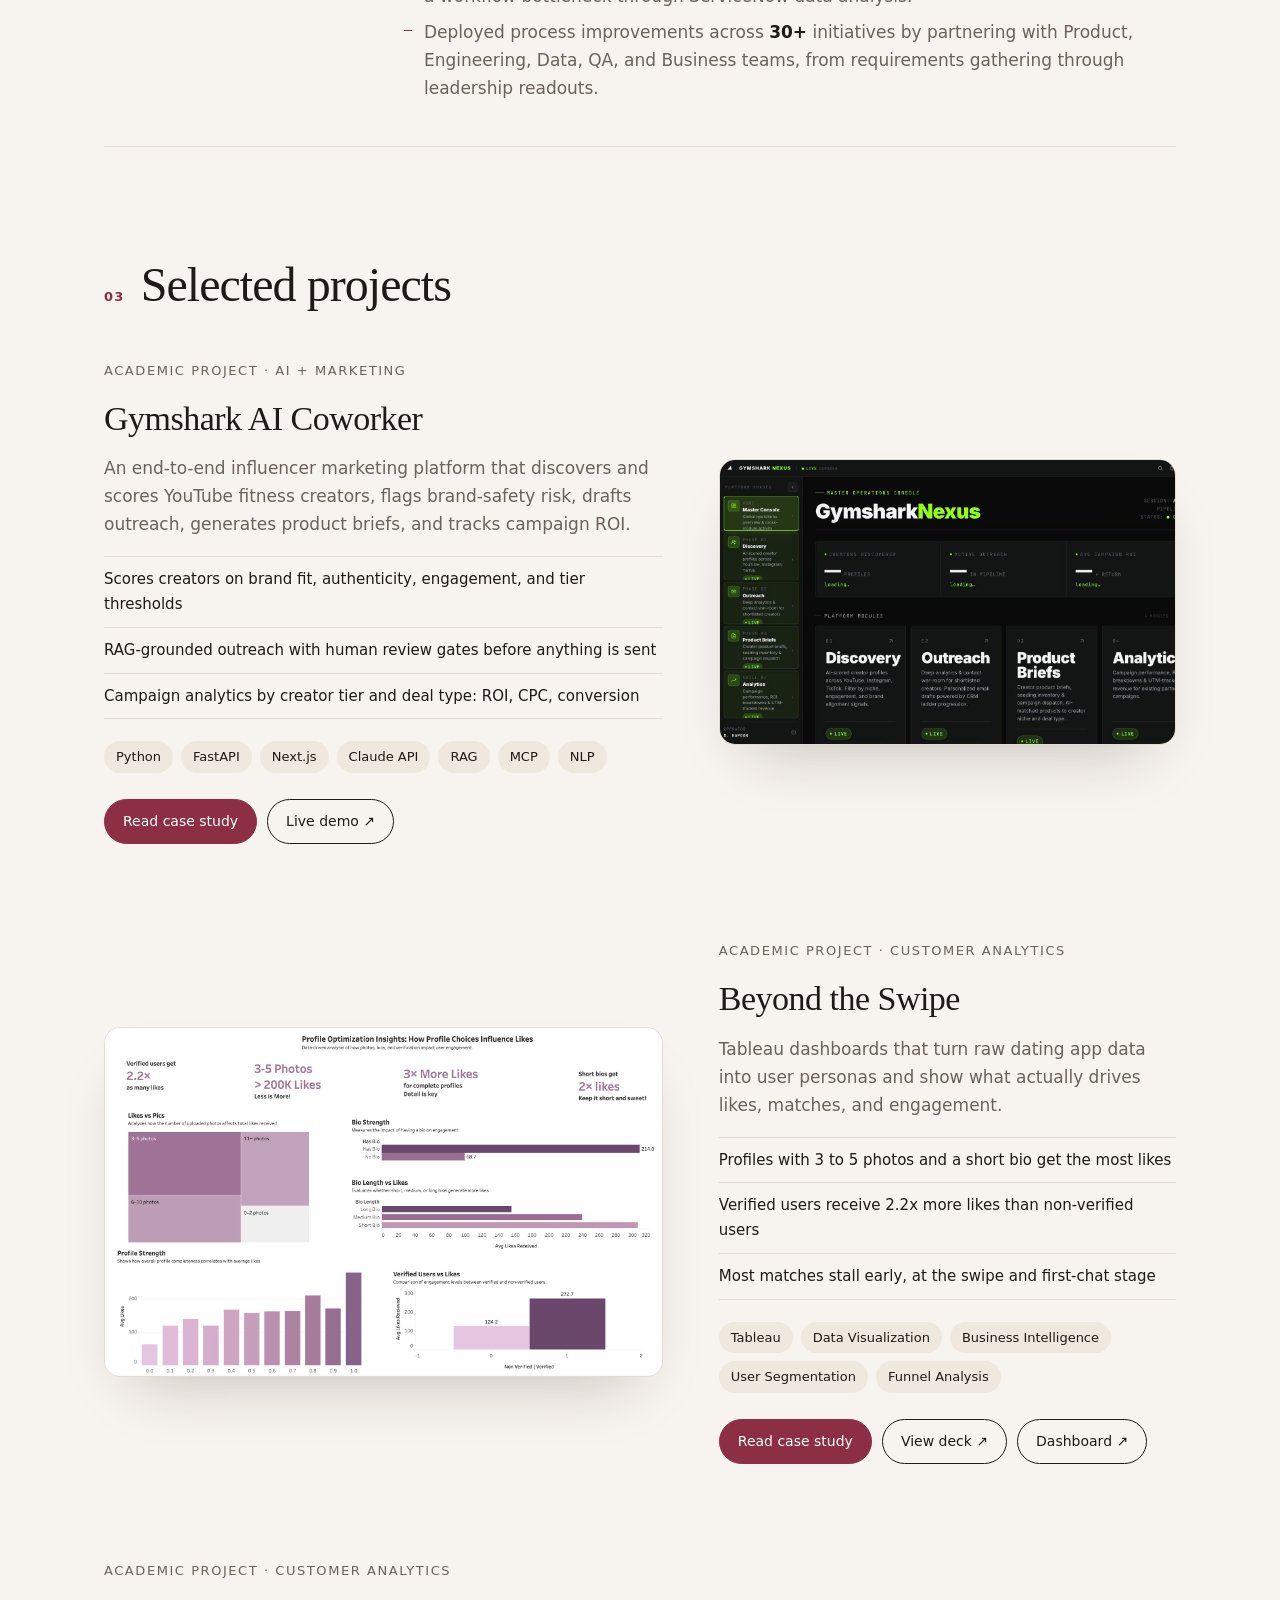
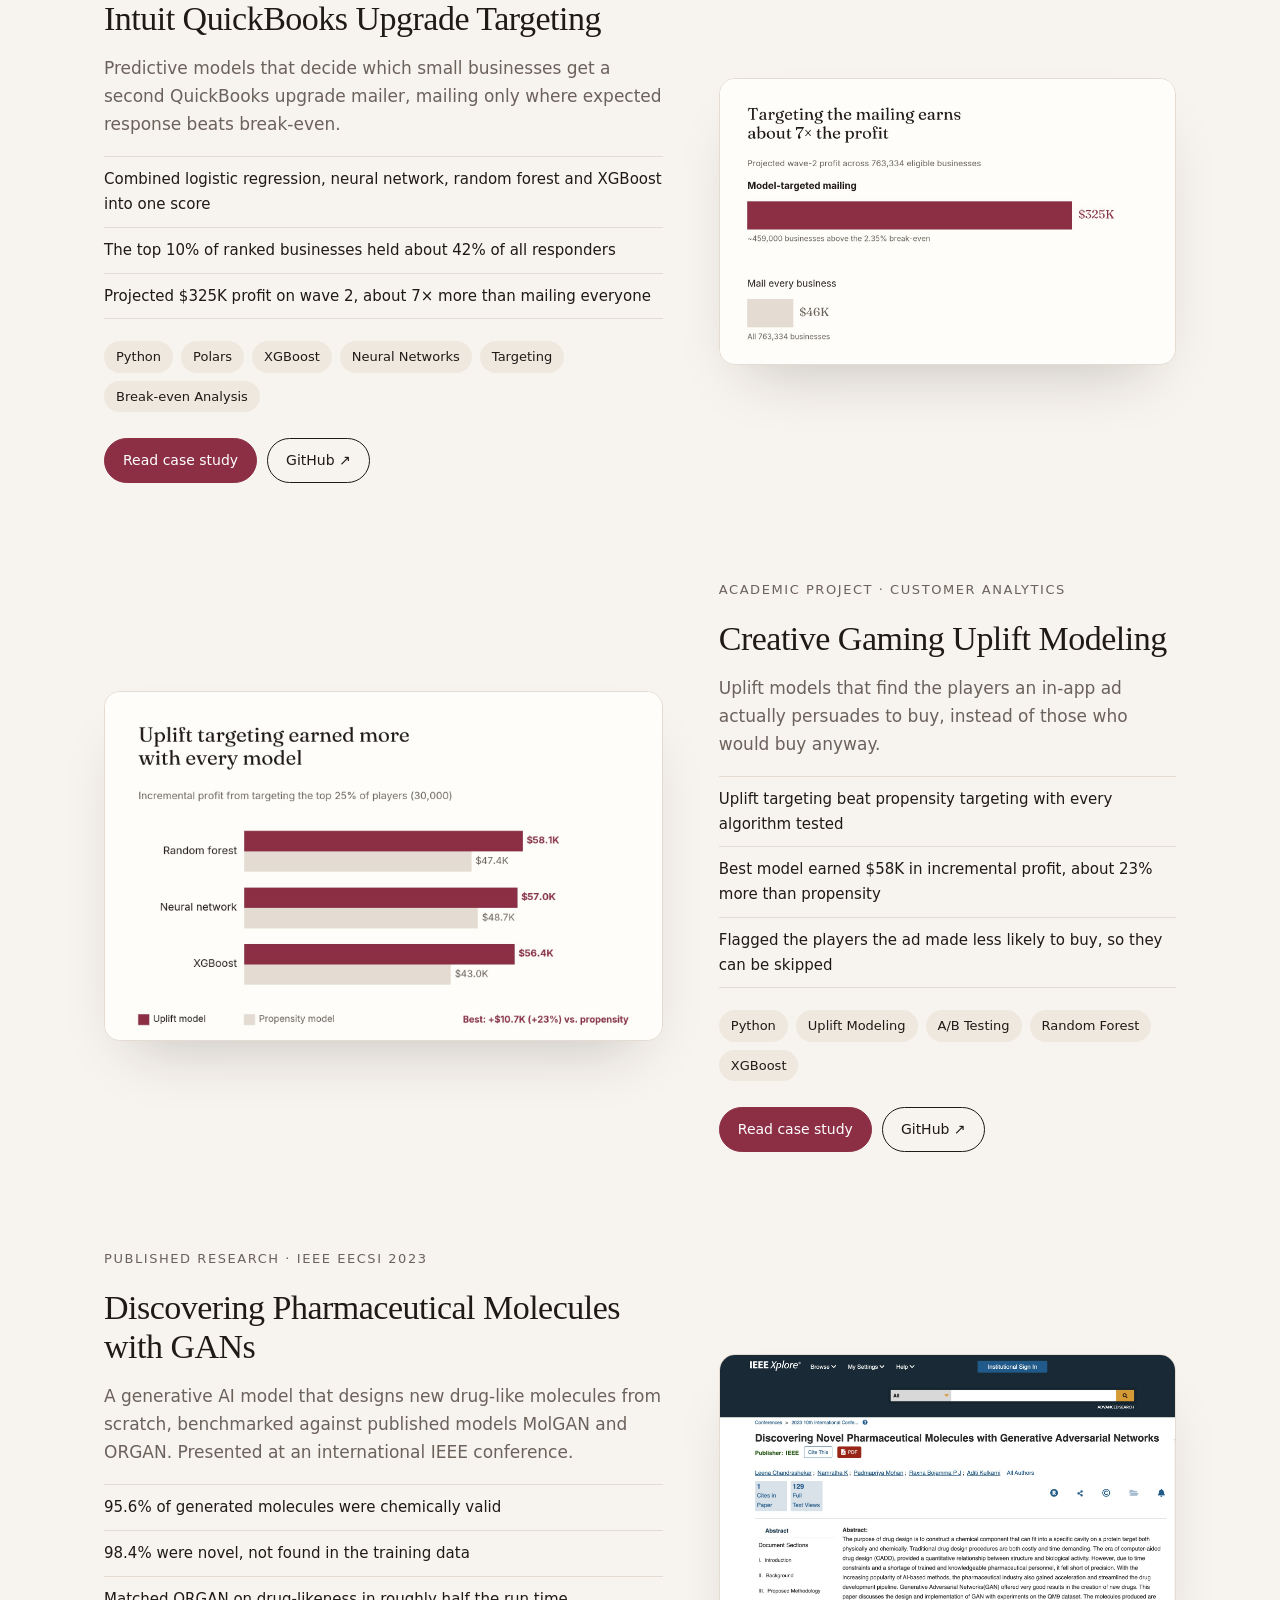
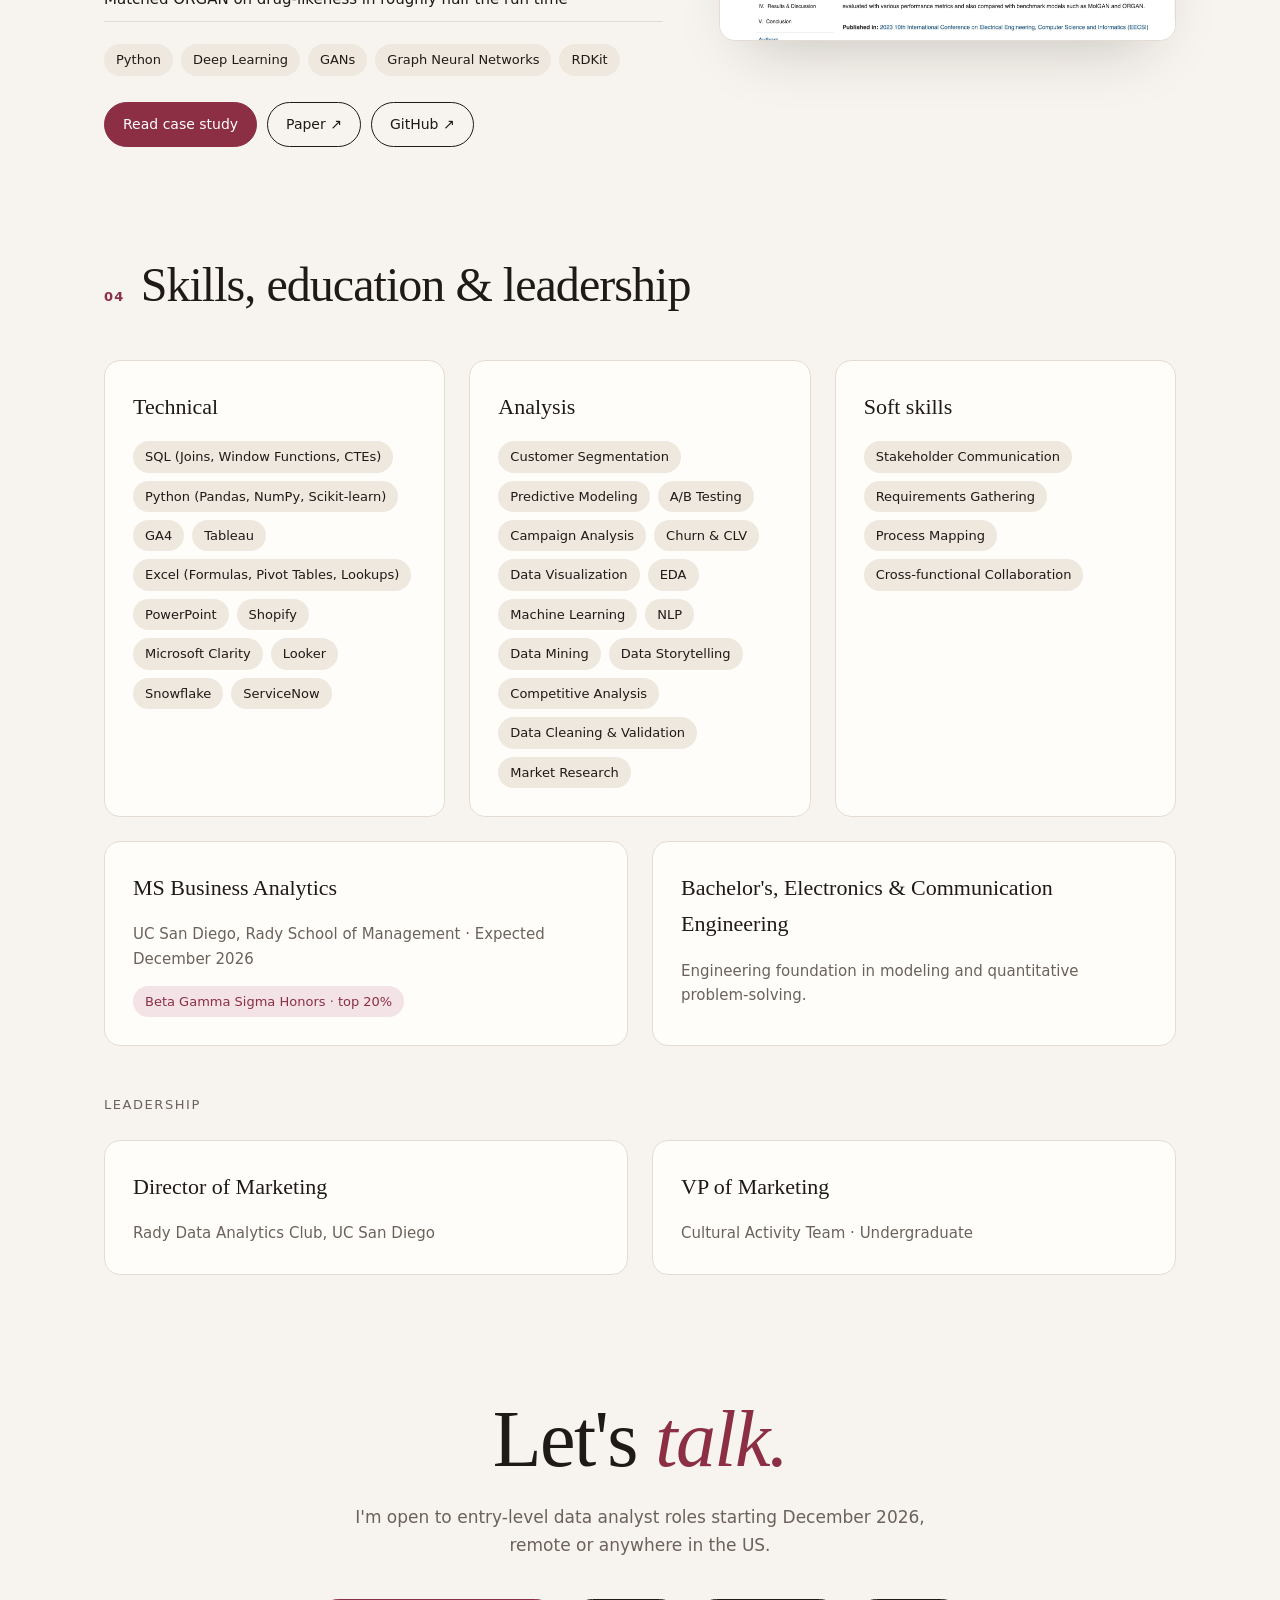
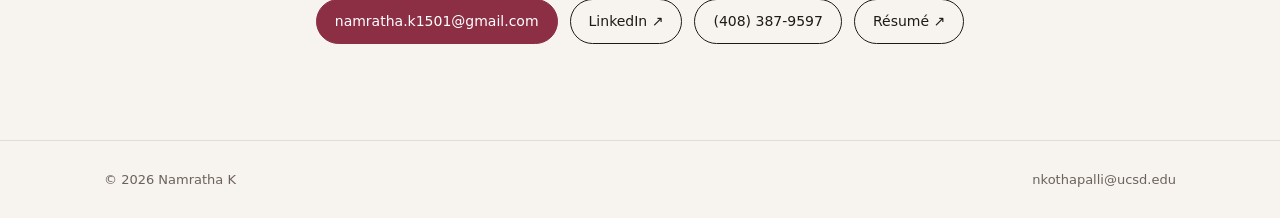
==== commit 6623a58d: "Update Erthe Golf experience dates and bullets" ====
--- a/index.html
+++ b/index.html
@@ -85,15 +85,15 @@
       <div class="sec-head reveal"><span class="num">02</span><h2>Experience</h2></div>
 
       <div class="job reveal">
-        <div><div class="co">Erthe Golf</div><div class="when">Luxury golf apparel brand · Present</div></div>
+        <div><div class="co">Erthe Golf</div><div class="when">Luxury golf apparel brand · Aug 2026 – Present</div></div>
         <div>
           <div class="role">Marketing Data Analyst Intern</div>
           <ul>
-            <li>Cut checkout drop-off <strong>15%</strong> by analyzing PDP friction points identified through GA4 funnel analysis of drop-off, conversion rate, and common user paths.</li>
+            <li>Reduced checkout drop-off by <strong>15%</strong> after running GA4 funnel analysis on conversion to find where shoppers were dropping off, then auditing those pages with a PDP audit agent that uncovered a broken add-to-cart button.</li>
             <li>Built a PDP audit AI agent that runs a full audit across any of the <strong>180+ SKUs</strong> and 9 product categories in minutes, replacing an estimated <strong>30+ hours</strong> of manual audit work.</li>
-            <li>Built a 6-factor weighted product-selection scoring model, evaluating category demand, brand-category fit, price, margin, and return risk to generate BUY/TEST/PASS recommendations for pre-launch product decisions.</li>
-            <li>Built and automated recurring dashboard refreshes for weekly traffic, conversion, and inventory tracking in Looker by building an AI agent with the Claude API, cutting maintenance time <strong>83%</strong>.</li>
-            <li>Informed Black Friday strategy by using SQL to segment <strong>1,000+</strong> new customers across 48 category/price-tier combinations and researching competitor pricing and promotions.</li>
+            <li>Spearheaded a <strong>6-factor</strong> scoring model that the CEO now uses before launching any new product, turning pre-launch picks into clear BUY/TEST/PASS calls based on category demand, brand fit, price, margin, and return risk.</li>
+            <li>Built weekly Looker dashboards tracking traffic, conversion, and inventory, then cut their weekly upkeep by <strong>83%</strong> by automating refreshes and maintenance with a Claude API agent.</li>
+            <li>Pinpointed the next potential hero product for Erthe’s Black Friday campaign by using SQL to segment <strong>2,000+</strong> new and repeat customers separately across 48 category, gender, and price-tier combinations, and presenting findings directly to the CEO.</li>
           </ul>
         </div>
       </div>
